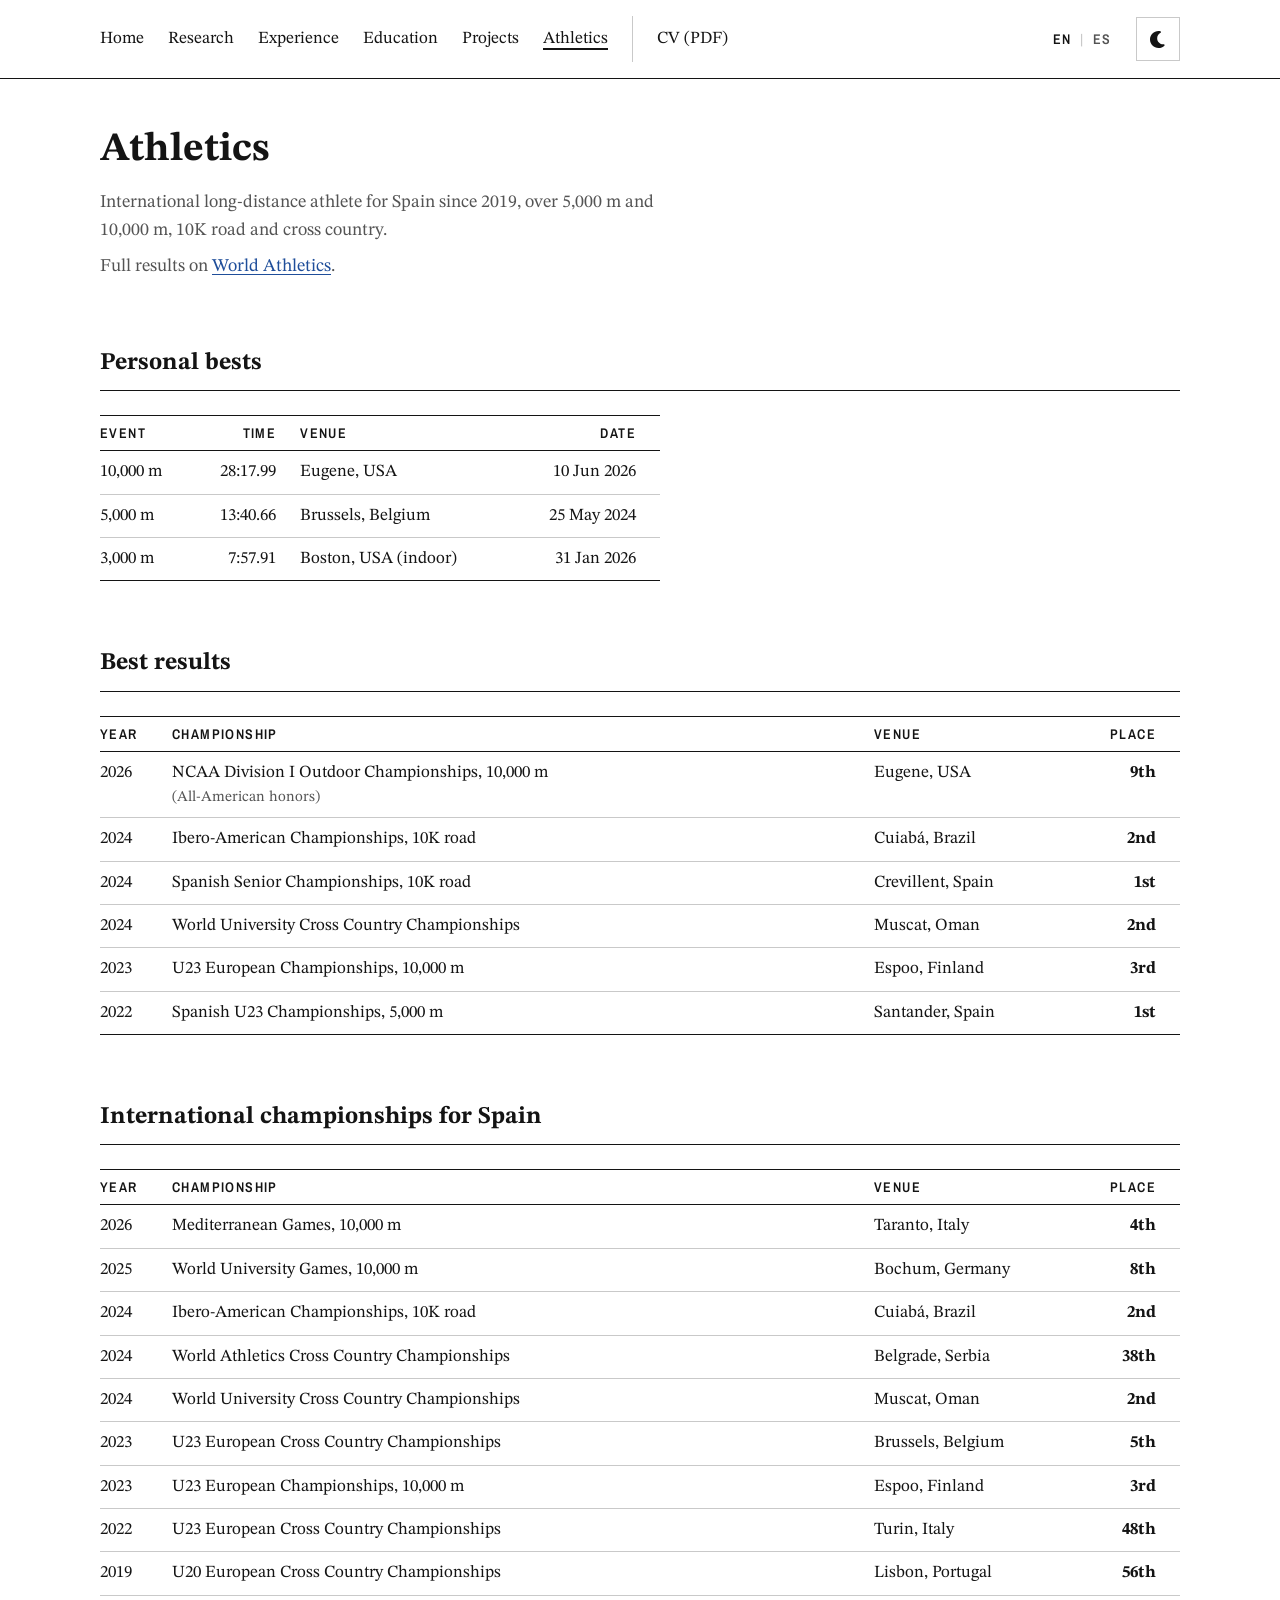
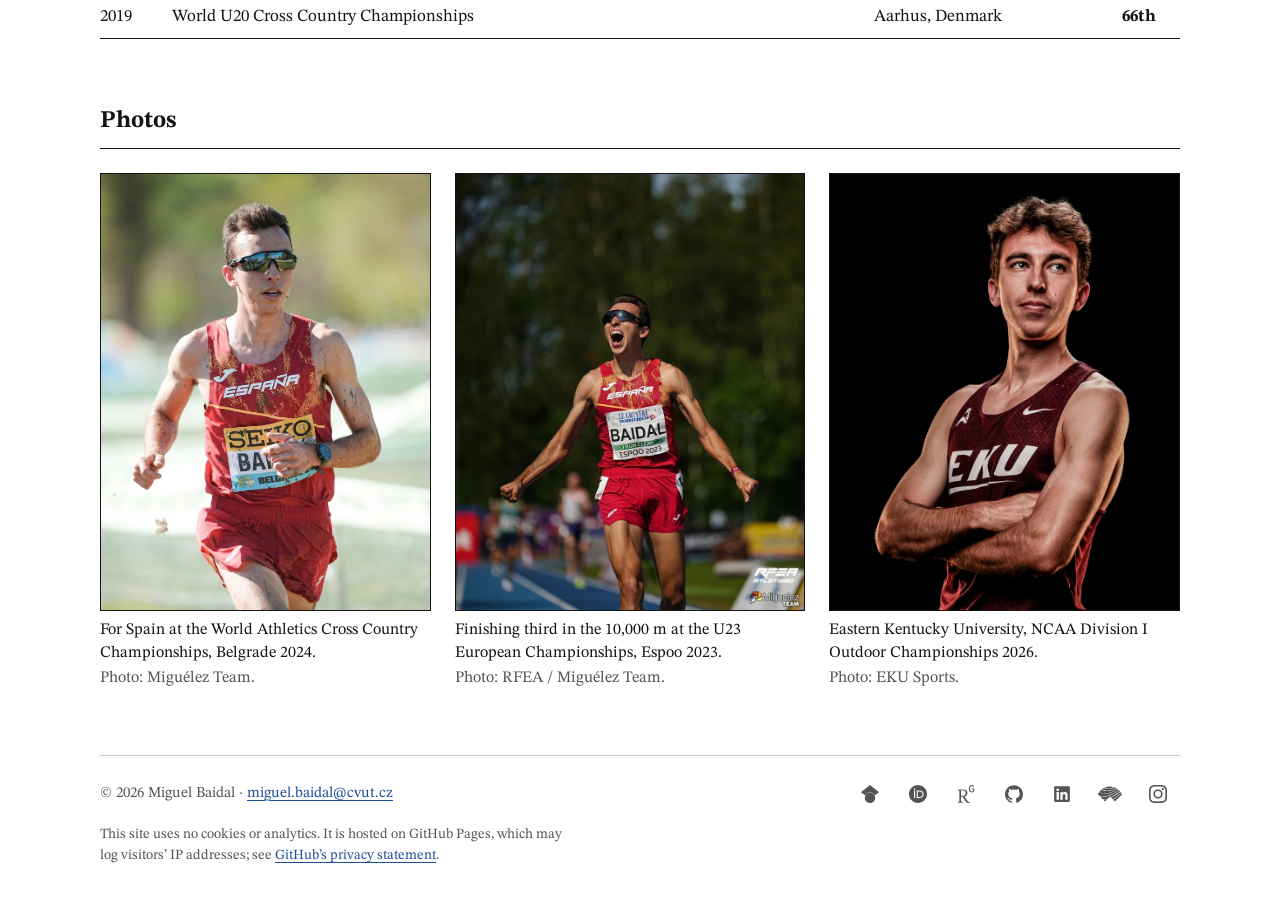
==== athletics/index.html @ 5a3a945b "Publish site miguelbaidal/personal-website@95e9708eb3a8faa648cc4aa5ee62a99ee3fa6f00" ====
<!DOCTYPE html><html lang="en"><head><meta charset="utf-8"><meta name="viewport" content="width=device-width, initial-scale=1"><title>Athletics · Miguel Baidal</title><meta name="description" content="International long-distance athlete for Spain since 2019, over 5,000 m and 10,000 m, 10K road and cross country."><link rel="canonical" href="https://miguelbaidal.github.io/athletics/"><link rel="alternate" hreflang="en" href="https://miguelbaidal.github.io/athletics/"><link rel="alternate" hreflang="es" href="https://miguelbaidal.github.io/es/athletics/"><link rel="alternate" hreflang="x-default" href="https://miguelbaidal.github.io/athletics/"><meta property="og:type" content="profile"><meta property="og:title" content="Athletics · Miguel Baidal"><meta property="og:description" content="International long-distance athlete for Spain since 2019, over 5,000 m and 10,000 m, 10K road and cross country."><meta property="og:url" content="https://miguelbaidal.github.io/athletics/"><meta property="og:locale" content="en_GB"><meta property="og:locale:alternate" content="es_ES"><meta property="og:image" content="https://miguelbaidal.github.io/img/photos/crevillent-2024-1600.jpg"><meta property="og:image:alt" content="Miguel Baidal smiling on the podium with a gold medal, wearing a white club shirt with a Crevillent 2024 race bib."><meta name="twitter:card" content="summary"><link rel="icon" href="/favicon.svg" type="image/svg+xml"><link rel="icon" href="/favicon-32.png" type="image/png" sizes="32x32"><link rel="apple-touch-icon" href="/apple-touch-icon.png"><script type="application/ld+json">{"@context":"https://schema.org","@type":"Person","name":"Miguel Baidal Marco","alternateName":"Miguel Baidal","jobTitle":"PhD Candidate in Computer Science","affiliation":{"@type":"CollegeOrUniversity","name":"Czech Technical University in Prague"},"email":"mailto:miguel.baidal@cvut.cz","url":"https://miguelbaidal.github.io/","sameAs":["https://scholar.google.com/citations?user=jMGmL9IAAAAJ&hl=en","https://orcid.org/0009-0005-6103-8293","https://www.researchgate.net/profile/Miguel-Baidal","https://github.com/miguelbaidal","https://www.linkedin.com/in/miguel-baidal-marco-95475321b","https://worldathletics.org/athletes/spain/miguel-baidal-14846562","https://www.instagram.com/miguelbaidal/"]}</script><script>
    try {
      const t = localStorage.getItem('theme');
      if (t === 'light' || t === 'dark') document.documentElement.dataset.theme = t;
    } catch (e) {}
  </script><link rel="stylesheet" href="/_astro/Base.DXk0bC92.css"></head><body><a class="skip" href="#main">Skip to content</a><header class="masthead"><div class="sheet masthead-row"><nav aria-label="Sections"><ul><li><a href="/">Home</a></li><li><a href="/research/">Research</a></li><li><a href="/experience/">Experience</a></li><li><a href="/education/">Education</a></li><li><a href="/projects/">Projects</a></li><li><a href="/athletics/" aria-current="page">Athletics</a></li><li><a href="/cv/CV_Miguel_Baidal_EN.pdf" class="cv-link">CV (PDF)</a></li></ul></nav><div class="tools"><p class="lang-switch"><span class="lang-current" aria-current="true" title="English">EN</span><span class="lang-sep" aria-hidden="true">|</span><a href="/es/athletics/" hreflang="es" lang="es" title="Español"><span aria-hidden="true">ES</span><span class="sr-only">Español</span></a></p><button class="theme" type="button" id="theme-toggle" data-dark="Dark" data-light="Light" data-switch="Switch to" aria-label="Switch to dark"><svg class="icon i-moon" viewBox="0 0 512 512" width="18" height="18" aria-hidden="true" focusable="false"><path d="M256 0C114.6 0 0 114.6 0 256S114.6 512 256 512c68.8 0 131.3-27.2 177.3-71.4 7.3-7 9.4-17.9 5.3-27.1s-13.7-14.9-23.8-14.1c-4.9 .4-9.8 .6-14.8 .6-101.6 0-184-82.4-184-184 0-72.1 41.5-134.6 102.1-164.8 9.1-4.5 14.3-14.3 13.1-24.4S322.6 8.5 312.7 6.3C294.4 2.2 275.4 0 256 0z" fill="currentColor"></path></svg><svg class="icon i-sun" viewBox="0 0 576 512" width="18" height="18" aria-hidden="true" focusable="false"><path d="M288-32c8.4 0 16.3 4.4 20.6 11.7L364.1 72.3 468.9 46c8.2-2 16.9 .4 22.8 6.3S500 67 498 75.1l-26.3 104.7 92.7 55.5c7.2 4.3 11.7 12.2 11.7 20.6s-4.4 16.3-11.7 20.6L471.7 332.1 498 436.8c2 8.2-.4 16.9-6.3 22.8S477 468 468.9 466l-104.7-26.3-55.5 92.7c-4.3 7.2-12.2 11.7-20.6 11.7s-16.3-4.4-20.6-11.7L211.9 439.7 107.2 466c-8.2 2-16.8-.4-22.8-6.3S76 445 78 436.8l26.2-104.7-92.6-55.5C4.4 272.2 0 264.4 0 256s4.4-16.3 11.7-20.6L104.3 179.9 78 75.1c-2-8.2 .3-16.8 6.3-22.8S99 44 107.2 46l104.7 26.2 55.5-92.6 1.8-2.6c4.5-5.7 11.4-9.1 18.8-9.1zm0 144a144 144 0 1 0 0 288 144 144 0 1 0 0-288zm0 240a96 96 0 1 1 0-192 96 96 0 1 1 0 192z" fill="currentColor"></path></svg></button></div></div></header><main id="main" class="sheet"><header class="page-head"><h1>Athletics</h1><p>International long-distance athlete for Spain since 2019, over 5,000 m and 10,000 m, 10K road and cross country.</p><p>Full results on <a href="https://worldathletics.org/athletes/spain/miguel-baidal-14846562">World Athletics</a>.</p></header><section class="section" aria-labelledby="pb"><h2 id="pb">Personal bests</h2><div class="table-wrap"><table class="narrow"><caption class="sr-only">Personal bests, as listed by World Athletics.</caption><thead><tr><th scope="col">Event</th><th scope="col" class="r">Time</th><th scope="col">Venue</th><th scope="col" class="r">Date</th></tr></thead><tbody><tr><td>10,000 m</td><td class="num r">28:17.99</td><td>Eugene, USA</td><td class="num r">10 Jun 2026</td></tr><tr><td>5,000 m</td><td class="num r">13:40.66</td><td>Brussels, Belgium</td><td class="num r">25 May 2024</td></tr><tr><td>3,000 m</td><td class="num r">7:57.91</td><td>Boston, USA (indoor)</td><td class="num r">31 Jan 2026</td></tr></tbody></table></div></section><section class="section" aria-labelledby="highlights"><h2 id="highlights">Best results</h2><div class="table-wrap"><table class="results-table"><thead><tr><th scope="col">Year</th><th scope="col">Championship</th><th scope="col">Venue</th><th scope="col" class="r">Place</th></tr></thead><tbody><tr><td class="num">2026</td><td>NCAA Division I Outdoor Championships, 10,000 m<span class="result-note">(All-American honors)</span></td><td>Eugene, USA</td><td class="num r"><b>9th</b></td></tr><tr><td class="num">2024</td><td>Ibero-American Championships, 10K road</td><td>Cuiabá, Brazil</td><td class="num r"><b>2nd</b></td></tr><tr><td class="num">2024</td><td>Spanish Senior Championships, 10K road</td><td>Crevillent, Spain</td><td class="num r"><b>1st</b></td></tr><tr><td class="num">2024</td><td>World University Cross Country Championships</td><td>Muscat, Oman</td><td class="num r"><b>2nd</b></td></tr><tr><td class="num">2023</td><td>U23 European Championships, 10,000 m</td><td>Espoo, Finland</td><td class="num r"><b>3rd</b></td></tr><tr><td class="num">2022</td><td>Spanish U23 Championships, 5,000 m</td><td>Santander, Spain</td><td class="num r"><b>1st</b></td></tr></tbody></table></div></section><section class="section" aria-labelledby="spain"><h2 id="spain">International championships for Spain</h2><div class="table-wrap"><table class="results-table"><thead><tr><th scope="col">Year</th><th scope="col">Championship</th><th scope="col">Venue</th><th scope="col" class="r">Place</th></tr></thead><tbody><tr><td class="num">2026</td><td>Mediterranean Games, 10,000 m</td><td>Taranto, Italy</td><td class="num r"><b>4th</b></td></tr><tr><td class="num">2025</td><td>World University Games, 10,000 m</td><td>Bochum, Germany</td><td class="num r"><b>8th</b></td></tr><tr><td class="num">2024</td><td>Ibero-American Championships, 10K road</td><td>Cuiabá, Brazil</td><td class="num r"><b>2nd</b></td></tr><tr><td class="num">2024</td><td>World Athletics Cross Country Championships</td><td>Belgrade, Serbia</td><td class="num r"><b>38th</b></td></tr><tr><td class="num">2024</td><td>World University Cross Country Championships</td><td>Muscat, Oman</td><td class="num r"><b>2nd</b></td></tr><tr><td class="num">2023</td><td>U23 European Cross Country Championships</td><td>Brussels, Belgium</td><td class="num r"><b>5th</b></td></tr><tr><td class="num">2023</td><td>U23 European Championships, 10,000 m</td><td>Espoo, Finland</td><td class="num r"><b>3rd</b></td></tr><tr><td class="num">2022</td><td>U23 European Cross Country Championships</td><td>Turin, Italy</td><td class="num r"><b>48th</b></td></tr><tr><td class="num">2019</td><td>U20 European Cross Country Championships</td><td>Lisbon, Portugal</td><td class="num r"><b>56th</b></td></tr><tr><td class="num">2019</td><td>World U20 Cross Country Championships</td><td>Aarhus, Denmark</td><td class="num r"><b>66th</b></td></tr></tbody></table></div></section><section class="section" aria-labelledby="photos"><h2 id="photos">Photos</h2><div class="gallery"><div class="gallery-item" style="flex: 0.7540056550424128 1 0"><figure class="photo"><picture><source type="image/avif" srcset="/img/photos/belgrade-2024-800.avif 800w, /img/photos/belgrade-2024-1600.avif 1600w" sizes="(max-width: 560px) 100vw, (max-width: 1120px) 31vw, 350px"><source type="image/webp" srcset="/img/photos/belgrade-2024-800.webp 800w, /img/photos/belgrade-2024-1600.webp 1600w" sizes="(max-width: 560px) 100vw, (max-width: 1120px) 31vw, 350px"><img src="/img/photos/belgrade-2024-800.jpg" srcset="/img/photos/belgrade-2024-800.jpg 800w, /img/photos/belgrade-2024-1600.jpg 1600w" sizes="(max-width: 560px) 100vw, (max-width: 1120px) 31vw, 350px" width="1600" height="2122" alt="Miguel Baidal racing cross country in the Spanish national team kit, mud on his arms." loading="lazy" decoding="async"></picture><figcaption>For Spain at the World Athletics Cross Country Championships, Belgrade 2024.<span class="credit"> Photo: Miguélez Team.</span></figcaption></figure></div><div class="gallery-item" style="flex: 0.8 1 0"><figure class="photo"><picture><source type="image/avif" srcset="/img/photos/espoo-2023-800.avif 800w, /img/photos/espoo-2023-1600.avif 1600w" sizes="(max-width: 560px) 100vw, (max-width: 1120px) 31vw, 350px"><source type="image/webp" srcset="/img/photos/espoo-2023-800.webp 800w, /img/photos/espoo-2023-1600.webp 1600w" sizes="(max-width: 560px) 100vw, (max-width: 1120px) 31vw, 350px"><img src="/img/photos/espoo-2023-800.jpg" srcset="/img/photos/espoo-2023-800.jpg 800w, /img/photos/espoo-2023-1600.jpg 1600w" sizes="(max-width: 560px) 100vw, (max-width: 1120px) 31vw, 350px" width="1600" height="2000" alt="Miguel Baidal in the Spanish national team kit celebrating with arms out as he finishes the race." loading="lazy" decoding="async"></picture><figcaption>Finishing third in the 10,000 m at the U23 European Championships, Espoo 2023.<span class="credit"> Photo: RFEA / Miguélez Team.</span></figcaption></figure></div><div class="gallery-item" style="flex: 0.8 1 0"><figure class="photo"><picture><source type="image/avif" srcset="/img/photos/ncaa-2026-portrait-800.avif 800w, /img/photos/ncaa-2026-portrait-1600.avif 1112w" sizes="(max-width: 560px) 100vw, (max-width: 1120px) 31vw, 350px"><source type="image/webp" srcset="/img/photos/ncaa-2026-portrait-800.webp 800w, /img/photos/ncaa-2026-portrait-1600.webp 1112w" sizes="(max-width: 560px) 100vw, (max-width: 1120px) 31vw, 350px"><img src="/img/photos/ncaa-2026-portrait-800.jpg" srcset="/img/photos/ncaa-2026-portrait-800.jpg 800w, /img/photos/ncaa-2026-portrait-1600.jpg 1112w" sizes="(max-width: 560px) 100vw, (max-width: 1120px) 31vw, 350px" width="1112" height="1390" alt="Studio portrait of Miguel Baidal in an Eastern Kentucky University singlet, arms crossed, on a black background." loading="lazy" decoding="async"></picture><figcaption>Eastern Kentucky University, NCAA Division I Outdoor Championships 2026.<span class="credit"> Photo: EKU Sports.</span></figcaption></figure></div></div></section></main><footer class="sheet colophon"><div class="colophon-inner"><p>© 2026 Miguel Baidal · <a href="mailto:miguel.baidal@cvut.cz">miguel.baidal@cvut.cz</a></p><p class="foot-links"><a href="https://scholar.google.com/citations?user=jMGmL9IAAAAJ&amp;hl=en" aria-label="Google Scholar" title="Google Scholar"><svg class="icon" viewBox="0 0 24 24" width="18" height="18" aria-hidden="true" focusable="false"><path d="M5.242 13.769L0 9.5 12 0l12 9.5-5.242 4.269C17.548 11.249 14.978 9.5 12 9.5c-2.977 0-5.548 1.748-6.758 4.269zM12 10a7 7 0 1 0 0 14 7 7 0 0 0 0-14z" fill="currentColor"></path></svg></a><a href="https://orcid.org/0009-0005-6103-8293" aria-label="ORCID" title="ORCID"><svg class="icon" viewBox="0 0 24 24" width="18" height="18" aria-hidden="true" focusable="false"><path d="M12 0C5.372 0 0 5.372 0 12s5.372 12 12 12 12-5.372 12-12S18.628 0 12 0zM7.369 4.378c.525 0 .947.431.947.947s-.422.947-.947.947a.95.95 0 0 1-.947-.947c0-.525.422-.947.947-.947zm-.722 3.038h1.444v10.041H6.647V7.416zm3.562 0h3.9c3.712 0 5.344 2.653 5.344 5.025 0 2.578-2.016 5.025-5.325 5.025h-3.919V7.416zm1.444 1.303v7.444h2.297c3.272 0 4.022-2.484 4.022-3.722 0-2.016-1.284-3.722-4.097-3.722h-2.222z" fill="currentColor"></path></svg></a><a href="https://www.researchgate.net/profile/Miguel-Baidal" aria-label="ResearchGate" title="ResearchGate"><svg class="icon" viewBox="0 0 24 24" width="18" height="18" aria-hidden="true" focusable="false"><path d="M19.586 0c-.818 0-1.508.19-2.073.565-.563.377-.97.936-1.213 1.68a3.193 3.193 0 0 0-.112.437 8.365 8.365 0 0 0-.078.53 9 9 0 0 0-.05.727c-.01.282-.013.621-.013 1.016a31.121 31.123 0 0 0 .014 1.017 9 9 0 0 0 .05.727 7.946 7.946 0 0 0 .077.53h-.005a3.334 3.334 0 0 0 .113.438c.245.743.65 1.303 1.214 1.68.565.376 1.256.564 2.075.564.8 0 1.536-.213 2.105-.603.57-.39.94-.916 1.175-1.65.076-.235.135-.558.177-.93a10.9 10.9 0 0 0 .043-1.207v-.82c0-.095-.047-.142-.14-.142h-3.064c-.094 0-.14.047-.14.141v.956c0 .094.046.14.14.14h1.666c.056 0 .084.03.084.086 0 .36 0 .62-.036.865-.038.244-.1.447-.147.606-.108.385-.348.664-.638.876-.29.212-.738.35-1.227.35-.545 0-.901-.15-1.21-.353-.306-.203-.517-.454-.67-.915a3.136 3.136 0 0 1-.147-.762 17.366 17.367 0 0 1-.034-.656c-.01-.26-.014-.572-.014-.939a26.401 26.403 0 0 1 .014-.938 15.821 15.822 0 0 1 .035-.656 3.19 3.19 0 0 1 .148-.76 1.89 1.89 0 0 1 .742-1.01c.344-.244.593-.352 1.137-.352.508 0 .815.096 1.144.303.33.207.528.492.764.925.047.094.111.118.198.07l1.044-.43c.075-.048.09-.115.042-.199a3.549 3.549 0 0 0-.466-.742 3 3 0 0 0-.679-.607 3.313 3.313 0 0 0-.903-.41A4.068 4.068 0 0 0 19.586 0zM8.217 5.836c-1.69 0-3.036.086-4.297.086-1.146 0-2.291 0-3.007-.029v.831l1.088.2c.744.144 1.174.488 1.174 2.264v11.288c0 1.777-.43 2.12-1.174 2.263l-1.088.2v.832c.773-.029 2.12-.086 3.465-.086 1.29 0 2.951.057 3.667.086v-.831l-1.49-.2c-.773-.115-1.174-.487-1.174-2.264v-4.784c.688.057 1.29.057 2.206.057 1.748 3.123 3.41 5.472 4.355 6.56.86 1.032 2.177 1.691 3.839 1.691.487 0 1.003-.086 1.318-.23v-.744c-1.031 0-2.063-.716-2.808-1.518-1.26-1.376-2.95-3.582-4.355-6.074 2.32-.545 4.04-2.722 4.04-4.9 0-3.208-2.492-4.698-5.758-4.698zm-.515 1.29c2.406 0 3.839 1.26 3.839 3.552 0 2.263-1.547 3.782-4.097 3.782-.974 0-1.404-.03-2.063-.086v-7.19c.66-.059 1.547-.059 2.32-.059z" fill="currentColor"></path></svg></a><a href="https://github.com/miguelbaidal" aria-label="GitHub" title="GitHub"><svg class="icon" viewBox="0 0 24 24" width="18" height="18" aria-hidden="true" focusable="false"><path d="M12 .297c-6.63 0-12 5.373-12 12 0 5.303 3.438 9.8 8.205 11.385.6.113.82-.258.82-.577 0-.285-.01-1.04-.015-2.04-3.338.724-4.042-1.61-4.042-1.61C4.422 18.07 3.633 17.7 3.633 17.7c-1.087-.744.084-.729.084-.729 1.205.084 1.838 1.236 1.838 1.236 1.07 1.835 2.809 1.305 3.495.998.108-.776.417-1.305.76-1.605-2.665-.3-5.466-1.332-5.466-5.93 0-1.31.465-2.38 1.235-3.22-.135-.303-.54-1.523.105-3.176 0 0 1.005-.322 3.3 1.23.96-.267 1.98-.399 3-.405 1.02.006 2.04.138 3 .405 2.28-1.552 3.285-1.23 3.285-1.23.645 1.653.24 2.873.12 3.176.765.84 1.23 1.91 1.23 3.22 0 4.61-2.805 5.625-5.475 5.92.42.36.81 1.096.81 2.22 0 1.606-.015 2.896-.015 3.286 0 .315.21.69.825.57C20.565 22.092 24 17.592 24 12.297c0-6.627-5.373-12-12-12" fill="currentColor"></path></svg></a><a href="https://www.linkedin.com/in/miguel-baidal-marco-95475321b" aria-label="LinkedIn" title="LinkedIn"><svg class="icon" viewBox="0 0 448 512" width="18" height="18" aria-hidden="true" focusable="false"><path d="M416 32L31.9 32C14.3 32 0 46.5 0 64.3L0 447.7C0 465.5 14.3 480 31.9 480L416 480c17.6 0 32-14.5 32-32.3l0-383.4C448 46.5 433.6 32 416 32zM135.4 416l-66.4 0 0-213.8 66.5 0 0 213.8-.1 0zM102.2 96a38.5 38.5 0 1 1 0 77 38.5 38.5 0 1 1 0-77zM384.3 416l-66.4 0 0-104c0-24.8-.5-56.7-34.5-56.7-34.6 0-39.9 27-39.9 54.9l0 105.8-66.4 0 0-213.8 63.7 0 0 29.2 .9 0c8.9-16.8 30.6-34.5 62.9-34.5 67.2 0 79.7 44.3 79.7 101.9l0 117.2z" fill="currentColor"></path></svg></a><a href="https://worldathletics.org/athletes/spain/miguel-baidal-14846562" aria-label="World Athletics" title="World Athletics"><svg class="icon wide" viewBox="180.272 -437.793 64.713 40.079" width="18" height="18" aria-hidden="true" focusable="false"><path d="M184.264-412.771l-.119-.046-3.873-3.874a35.312,35.312,0,0,1,3.528-6.2c2.218,2.079,6.668,4.505,15.354,4.505.306,0,.617,0,.933-.009,14.888-.289,30.215-9.565,33.836-12.255a35.241,35.241,0,0,1,2.925,2.462,116.565,116.565,0,0,1-24.327,12.967,55.658,55.658,0,0,1-16.214,3.786A32.971,32.971,0,0,1,184.264-412.771Zm.139-10.966c.9.982,3.793,2.893,8.883,3.822,4.151.758,11.043,1.042,20.3-1.912a73.522,73.522,0,0,0,19.472-9.459,35.422,35.422,0,0,0-3.386-2.125,62.912,62.912,0,0,1-21.445,7.368,42.094,42.094,0,0,1-6.157.513,23.784,23.784,0,0,1-5.753-.647,9.513,9.513,0,0,1-5.718-3.5q-.112-.163-.177-.276A36.192,36.192,0,0,0,184.4-423.737Zm23.145-9.155a44.918,44.918,0,0,0,15.321-3.168c.081-.036.213-.1.288-.133a35.639,35.639,0,0,0-10.534-1.6,35.233,35.233,0,0,0-14.114,2.931,1.071,1.071,0,0,0,.169.343C199.77-433.088,203.976-432.741,207.548-432.893Zm.528,5.827a60.733,60.733,0,0,0,20.535-6.909,35.108,35.108,0,0,0-4.086-1.76c-.119.073-.278.166-.416.234-1.932.959-7.412,3.233-16.556,3.637q-.912.04-1.755.04a23.259,23.259,0,0,1-4.448-.371,5.59,5.59,0,0,1-3.5-1.7,2.262,2.262,0,0,1-.291-.529,35.348,35.348,0,0,0-6.314,3.833,5.337,5.337,0,0,0,.76.989C195.635-425.831,203.632-426.394,208.076-427.065Zm-8.827,29.351,6.549-6.549a40.439,40.439,0,0,1-11.167,1.931Zm43.981-22.426c-.509.445-1.062.932-1.656,1.457-4.849,4.277-12.175,10.74-20.6,15.943L226-397.714,244.985-416.7A35.166,35.166,0,0,0,243.231-420.14Zm-.54-.9a35.46,35.46,0,0,0-2.137-3.072,130.507,130.507,0,0,1-24.977,15.979l4.646,4.644c8.288-5.075,16.572-12.366,21.037-16.3Q242.068-420.5,242.691-421.04Zm-5.09-6.416c-4.072,3.035-22.892,15-38.627,16.843a41.708,41.708,0,0,1-4.774.264,35.955,35.955,0,0,1-8.519-.938l7.957,7.959a45.522,45.522,0,0,0,13.778-2.554l5.206-5.206,2.182,2.181a135.8,135.8,0,0,0,25.11-16Q238.82-426.238,237.6-427.456Z" fill="currentColor"></path></svg></a><a href="https://www.instagram.com/miguelbaidal/" aria-label="Instagram" title="Instagram"><svg class="icon" viewBox="0 0 24 24" width="18" height="18" aria-hidden="true" focusable="false"><path d="M7.0301.084c-1.2768.0602-2.1487.264-2.911.5634-.7888.3075-1.4575.72-2.1228 1.3877-.6652.6677-1.075 1.3368-1.3802 2.127-.2954.7638-.4956 1.6365-.552 2.914-.0564 1.2775-.0689 1.6882-.0626 4.947.0062 3.2586.0206 3.6671.0825 4.9473.061 1.2765.264 2.1482.5635 2.9107.308.7889.72 1.4573 1.388 2.1228.6679.6655 1.3365 1.0743 2.1285 1.38.7632.295 1.6361.4961 2.9134.552 1.2773.056 1.6884.069 4.9462.0627 3.2578-.0062 3.668-.0207 4.9478-.0814 1.28-.0607 2.147-.2652 2.9098-.5633.7889-.3086 1.4578-.72 2.1228-1.3881.665-.6682 1.0745-1.3378 1.3795-2.1284.2957-.7632.4966-1.636.552-2.9124.056-1.2809.0692-1.6898.063-4.948-.0063-3.2583-.021-3.6668-.0817-4.9465-.0607-1.2797-.264-2.1487-.5633-2.9117-.3084-.7889-.72-1.4568-1.3876-2.1228C21.2982 1.33 20.628.9208 19.8378.6165 19.074.321 18.2017.1197 16.9244.0645 15.6471.0093 15.236-.005 11.977.0014 8.718.0076 8.31.0215 7.0301.0839m.1402 21.6932c-1.17-.0509-1.8053-.2453-2.2287-.408-.5606-.216-.96-.4771-1.3819-.895-.422-.4178-.6811-.8186-.9-1.378-.1644-.4234-.3624-1.058-.4171-2.228-.0595-1.2645-.072-1.6442-.079-4.848-.007-3.2037.0053-3.583.0607-4.848.05-1.169.2456-1.805.408-2.2282.216-.5613.4762-.96.895-1.3816.4188-.4217.8184-.6814 1.3783-.9003.423-.1651 1.0575-.3614 2.227-.4171 1.2655-.06 1.6447-.072 4.848-.079 3.2033-.007 3.5835.005 4.8495.0608 1.169.0508 1.8053.2445 2.228.408.5608.216.96.4754 1.3816.895.4217.4194.6816.8176.9005 1.3787.1653.4217.3617 1.056.4169 2.2263.0602 1.2655.0739 1.645.0796 4.848.0058 3.203-.0055 3.5834-.061 4.848-.051 1.17-.245 1.8055-.408 2.2294-.216.5604-.4763.96-.8954 1.3814-.419.4215-.8181.6811-1.3783.9-.4224.1649-1.0577.3617-2.2262.4174-1.2656.0595-1.6448.072-4.8493.079-3.2045.007-3.5825-.006-4.848-.0608M16.953 5.5864A1.44 1.44 0 1 0 18.39 4.144a1.44 1.44 0 0 0-1.437 1.4424M5.8385 12.012c.0067 3.4032 2.7706 6.1557 6.173 6.1493 3.4026-.0065 6.157-2.7701 6.1506-6.1733-.0065-3.4032-2.771-6.1565-6.174-6.1498-3.403.0067-6.156 2.771-6.1496 6.1738M8 12.0077a4 4 0 1 1 4.008 3.9921A3.9996 3.9996 0 0 1 8 12.0077" fill="currentColor"></path></svg></a></p></div><p class="privacy">This site uses no cookies or analytics. It is hosted on GitHub Pages, which may log visitors’ IP addresses; see <a href="https://docs.github.com/en/site-policy/privacy-policies/github-general-privacy-statement">GitHub’s privacy statement</a>.</p></footer><script>
    (function () {
      const root = document.documentElement;
      const btn = document.getElementById('theme-toggle');
      const media = window.matchMedia('(prefers-color-scheme: dark)');
      const current = () => root.dataset.theme || (media.matches ? 'dark' : 'light');
      const label = () => {
        const next = current() === 'dark' ? 'light' : 'dark';
        const word = next === 'dark' ? btn.dataset.dark : btn.dataset.light;
        btn.dataset.next = next; // CSS shows the moon when the next theme is dark, the sun otherwise
        btn.setAttribute('aria-label', btn.dataset.switch + ' ' + word.toLowerCase());
        btn.title = btn.getAttribute('aria-label');
      };
      btn.addEventListener('click', () => {
        const next = current() === 'dark' ? 'light' : 'dark';
        root.dataset.theme = next;
        try { localStorage.setItem('theme', next); } catch (e) {}
        label();
      });
      media.addEventListener('change', label);
      label();
    })();
  </script></body></html>
---- _astro/Base.DXk0bC92.css ----
@font-face{font-family:STIX Two Text;font-style:normal;font-display:swap;font-weight:400;src:url(/_astro/stix-two-text-latin-400-normal.Dm29J5Fl.woff2)format("woff2"),url(/_astro/stix-two-text-latin-400-normal.rLRKR-Xb.woff)format("woff")}@font-face{font-family:STIX Two Text;font-style:italic;font-display:swap;font-weight:400;src:url(/_astro/stix-two-text-latin-400-italic.BLib6pG4.woff2)format("woff2"),url(/_astro/stix-two-text-latin-400-italic.CPbPgQcn.woff)format("woff")}@font-face{font-family:STIX Two Text;font-style:normal;font-display:swap;font-weight:600;src:url(/_astro/stix-two-text-latin-600-normal.B8BS22os.woff2)format("woff2"),url(/_astro/stix-two-text-latin-600-normal.CdpSAr85.woff)format("woff")}@font-face{font-family:STIX Two Text;font-style:normal;font-display:swap;font-weight:700;src:url(/_astro/stix-two-text-latin-700-normal.DKp3ysJt.woff2)format("woff2"),url(/_astro/stix-two-text-latin-700-normal.DjurI2pX.woff)format("woff")}@font-face{font-family:Archivo Narrow;font-style:normal;font-display:swap;font-weight:500;src:url(/_astro/archivo-narrow-latin-500-normal.BH-FPhCi.woff2)format("woff2"),url(/_astro/archivo-narrow-latin-500-normal.Oafwxh5s.woff)format("woff")}@font-face{font-family:Archivo Narrow;font-style:normal;font-display:swap;font-weight:600;src:url(/_astro/archivo-narrow-latin-600-normal.l2jiltzb.woff2)format("woff2"),url(/_astro/archivo-narrow-latin-600-normal.DZkbuzR9.woff)format("woff")}:root{--page:#fff;--ink:#141414;--mute:#545454;--hair:#c9c9c9;--cite:#1f4e9a;--fill:#f2f2f0;--select:#d6e2f5;--serif:"STIX Two Text", "STIX Two", "Times New Roman", Georgia, serif;--label:"Archivo Narrow", "Arial Narrow", "Helvetica Neue", sans-serif;--s1:4px;--s2:8px;--s3:16px;--s4:24px;--s5:40px;--s6:64px;--measure:66ch;color-scheme:light}@media (prefers-color-scheme:dark){:root:not([data-theme=light]){--page:#0f1a2e;--ink:#ebe8e2;--mute:#aab4c6;--hair:#2e3d5a;--cite:#9cbff2;--fill:#17243d;--select:#2b4675;color-scheme:dark}}:root[data-theme=dark]{--page:#0f1a2e;--ink:#ebe8e2;--mute:#aab4c6;--hair:#2e3d5a;--cite:#9cbff2;--fill:#17243d;--select:#2b4675;color-scheme:dark}*,:before,:after{box-sizing:border-box}html{-webkit-text-size-adjust:100%;scrollbar-color:var(--hair) var(--page)}body{background:var(--page);color:var(--ink);font-family:var(--serif);font-variant-numeric:lining-nums;margin:0;font-size:18px;line-height:1.55}::selection{background:var(--select);color:var(--ink)}h1,h2,h3{text-wrap:balance;margin:0}p{margin:0}img{max-width:100%;height:auto;display:block}a{color:var(--cite);text-underline-offset:3px;text-decoration:underline 1px}a:hover{text-decoration-thickness:2px}:focus-visible{outline:2px solid var(--cite);outline-offset:3px}.skip{background:var(--page);padding:var(--s2) var(--s3);align-items:center;min-height:44px;display:inline-flex;position:absolute;top:0;left:-999px}.skip:focus{left:var(--s3);z-index:10}.sheet{max-width:1120px;padding-left:max(20px, env(safe-area-inset-left,0px));padding-right:max(20px, env(safe-area-inset-right,0px));margin-inline:auto}.masthead{border-bottom:1.5px solid var(--ink)}.masthead-row{justify-content:space-between;align-items:center;gap:var(--s2) var(--s4);padding-block:var(--s3);flex-wrap:wrap;display:flex}.masthead ul{gap:0 var(--s4);flex-wrap:wrap;margin:0;padding:0;list-style:none;display:flex}.cv-link{border-left:1px solid var(--hair);padding-left:var(--s4)}.tools{align-items:center;gap:var(--s3);margin-left:auto;display:flex}.lang-switch{font:600 14px/1 var(--label);letter-spacing:.08em;align-items:center;margin:0;display:flex}.lang-switch a,.lang-current{justify-content:center;align-items:center;min-width:36px;min-height:44px;display:inline-flex}.lang-current{color:var(--ink)}.lang-switch a{color:var(--mute);text-decoration:none}.lang-switch a:hover{color:var(--cite);text-underline-offset:4px;text-decoration:underline}.lang-sep{color:var(--hair)}.sr-only{clip-path:inset(50%);white-space:nowrap;border:0;width:1px;height:1px;margin:-1px;padding:0;position:absolute;overflow:hidden}.masthead nav a{color:var(--ink);padding-block:10px;font-size:17px;text-decoration:none;display:inline-block}.masthead nav a:hover{text-underline-offset:5px;text-decoration:underline}.masthead nav a[aria-current=page]{text-underline-offset:5px;text-decoration:underline 1.5px}.theme{width:44px;height:44px;color:var(--ink);border:1px solid var(--hair);cursor:pointer;background:0 0;place-items:center;padding:0;display:inline-grid}.theme:hover{border-color:var(--ink)}.theme .i-sun,.theme[data-next=light] .i-moon{display:none}.theme[data-next=light] .i-sun{display:block}main{padding-block:var(--s5) var(--s6)}.subhead{font:700 19px/1.3 var(--serif);color:var(--ink)}.title-block{gap:var(--s6);grid-template-columns:minmax(0,700px) minmax(260px,1fr);align-items:start;display:grid}.title-block>figure{place-self:center;width:260px}.title-block h1{letter-spacing:-.01em;font-size:clamp(36px,5vw,48px);font-weight:700;line-height:1.05}.affil{margin-top:var(--s2);font-size:19px}.athlete{color:var(--mute);margin-top:var(--s1);font-size:17px;font-style:italic}.abstract{margin-top:var(--s4);max-width:var(--measure)}.abstract .subhead{margin-bottom:var(--s2)}.abstract p{hyphens:auto}.abstract p+p{margin-top:var(--s2)}.profiles{gap:var(--s1) var(--s3);margin-top:var(--s4);font:500 16px/1.4 var(--label);letter-spacing:.03em;grid-template-columns:repeat(4,minmax(0,1fr));display:grid}.profiles a{white-space:nowrap;justify-self:start;align-items:center;gap:7px;min-height:44px;display:inline-flex}.icon{flex:none;width:17px;height:17px}.icon.wide{width:22px}figure{margin:0}figcaption{margin-top:var(--s2);font-size:16px;line-height:1.45}.photo picture{display:block}.photo img{border:1px solid var(--ink);width:100%;height:auto}.credit{color:var(--mute);margin-top:2px;display:block}.section{margin-top:var(--s6)}.section>h2{padding-bottom:var(--s2);border-bottom:1px solid var(--ink);margin-bottom:var(--s4);font-size:24px;font-weight:700}.home-low{margin-top:var(--s6)}.more{margin-top:var(--s3);font-size:17px}.pubs{gap:var(--s5);display:grid}.pub{gap:var(--s4);grid-template-columns:48px 200px minmax(0,1fr);align-items:start;display:grid}.pub-key{color:var(--cite);font-variant-numeric:tabular-nums;gap:2px;font-weight:700;display:grid}.pub-year{font:600 15px/1.2 var(--label);letter-spacing:.03em;color:var(--ink)}.pub-context{color:var(--mute)}.pub-fig img{aspect-ratio:16/10;border:1px solid var(--ink);object-fit:contain;background:#fff;width:100%}.pub-title{font-size:19px;font-weight:600;line-height:1.35}.pub-title a{color:var(--ink);text-decoration-color:var(--hair)}.pub-title a:hover{text-decoration-color:var(--ink)}.pub-authors,.pub-venue{margin-top:var(--s1);font-size:17px}.chips{align-items:center;gap:var(--s1) var(--s3);margin-top:var(--s2);font:500 15px/1 var(--label);letter-spacing:.06em;text-transform:uppercase;flex-wrap:wrap;display:flex}.chips a,.copy-bib,.bib-toggle{align-items:center;gap:6px;min-height:44px;display:inline-flex}.chips .icon{width:14px;height:14px}.copy-bib,.bib-toggle{font:inherit;letter-spacing:inherit;text-transform:inherit;color:var(--cite);cursor:pointer;text-underline-offset:3px;background:0 0;border:0;padding:0;text-decoration:underline 1px}.bib-toggle[aria-expanded=true]{text-decoration-thickness:2px}.bib{min-width:0;max-width:var(--measure);margin-top:var(--s2);background:var(--fill);border:1px solid var(--hair)}.bib-bar{justify-content:flex-end;align-items:center;gap:var(--s3);padding-inline:var(--s3);border-bottom:1px solid var(--hair);display:flex}.bib-bar .copy-bib{font:500 14px/1 var(--label);letter-spacing:.06em;text-transform:uppercase}.bib pre{padding:var(--s3);color:var(--ink);white-space:pre-wrap;overflow-wrap:anywhere;margin:0;font:13px/1.5 ui-monospace,Cascadia Mono,Consolas,monospace}.copy-status{color:var(--mute);font-size:15px}.table-wrap{max-width:100%;overflow-x:auto}table{border-collapse:collapse;font-variant-numeric:tabular-nums;width:100%;font-size:17px}caption{caption-side:top;text-align:left;padding-bottom:var(--s2);font-size:16px}thead th{font:600 14px/1.3 var(--label);letter-spacing:.1em;text-transform:uppercase;text-align:left;border-top:1.5px solid var(--ink);border-bottom:1px solid var(--ink);padding:var(--s2) var(--s3) var(--s2) 0}tbody td{padding:var(--s2) var(--s3) var(--s2) 0;vertical-align:top;border-bottom:1px solid var(--hair)}tbody tr:last-child td{border-bottom:1.5px solid var(--ink)}td.num{white-space:nowrap}th.r,td.r{text-align:right;padding-right:var(--s4)}table.narrow{width:auto;min-width:min(100%,560px)}.entries{gap:var(--s4);display:grid}.entry{gap:var(--s3);grid-template-columns:150px minmax(0,1fr);display:grid}.entry .when{font:500 15px/1.6 var(--label);color:var(--mute);letter-spacing:.03em}.entry h2,.entry h3{font-size:19px;font-weight:600}.entry-with-logo{grid-template-columns:104px minmax(0,1fr);align-items:start;gap:32px;display:grid}.logo-mark{border:1px solid var(--hair);background:#fff;justify-content:center;align-items:center;width:104px;height:48px;padding:6px 8px;display:inline-flex}.logo-mark.dark{background:#0f1a2e;border-color:#0f1a2e;padding:3px 4px}.logo-mark.empty{background:0 0;border:0}.logo-mark.ctu{background:#0065bd;border-color:#0065bd;padding:4px 6px}.presented{margin-top:var(--s1);color:var(--mute);font-size:16px;font-style:italic}.thesis{margin-top:var(--s3);padding-left:var(--s3);border-left:1px solid var(--ink);max-width:var(--measure);gap:2px;display:grid}.thesis-meta{color:var(--mute);font-size:15px;line-height:1.5}.thesis-meta b{color:var(--ink);font-weight:600}.thesis-title{font-size:18px;font-style:italic;line-height:1.4}.thesis-detail{color:var(--mute);font-size:15px}.logo-mark img{object-fit:contain;max-width:100%;max-height:100%}.lang-list{gap:var(--s2);max-width:var(--measure);margin:0;padding:0;list-style:none;display:grid}.lang-list li,.interests li{padding-left:1.1em;position:relative}.lang-list li:before,.interests li:before{content:"";background:var(--cite);width:6px;height:6px;position:absolute;top:.7em;left:0}.lang-notes{margin:var(--s1) 0 0;color:var(--mute);gap:2px;padding:0;font-size:17px;list-style:none;display:grid}.lang-notes li:before{background:var(--mute);width:8px;height:1px;top:.75em}.entry .where{font-style:italic}.entry .entry-detail{color:var(--mute);margin-top:2px;font-size:16px}.entry p{max-width:var(--measure);margin-top:var(--s1)}.statement{max-width:var(--measure);font-size:20px;line-height:1.5}.statement-before{margin-top:var(--s4);max-width:var(--measure)}.results-table{table-layout:fixed;width:100%}.result-note{color:var(--mute);font-size:15px;display:block}.results-table th:first-child{width:72px}.results-table th:nth-child(3){width:210px}.results-table th:nth-child(4){width:96px}.gallery{gap:var(--s4);align-items:flex-start;display:flex}.gallery-item{min-width:0}.research-intro{gap:var(--s6);margin-top:var(--s5);grid-template-columns:minmax(0,1fr) 320px;align-items:start;display:grid}.research-intro .interests-label{margin:var(--s5) 0 var(--s2)}.interests{gap:var(--s2) var(--s5);grid-template-columns:repeat(2,max-content);margin:0;padding:0;list-style:none;display:grid}.page-head h1{font-size:clamp(32px,4vw,40px);font-weight:700}.page-head p{margin-top:var(--s2);max-width:var(--measure);color:var(--mute)}.colophon{padding-block:0 var(--s5);color:var(--mute);font-size:15px}.privacy{margin-top:var(--s2);max-width:var(--measure);font-size:14px}.colophon-inner{border-top:1px solid var(--hair);padding-top:var(--s3);justify-content:space-between;align-items:center;gap:var(--s1) var(--s4);flex-wrap:wrap;display:flex}.foot-links{gap:0 var(--s1);flex-wrap:wrap;display:flex}.foot-links a{width:44px;height:44px;color:var(--mute);place-items:center;display:inline-grid}.foot-links a:hover{color:var(--cite)}.foot-links .icon{width:18px;height:18px}.foot-links .icon.wide{width:24px}@media (width<=1040px) and (width>=561px){.profiles{column-gap:var(--s4);grid-template-columns:repeat(4,max-content)}}@media (width<=860px){.title-block,.research-intro{grid-template-columns:minmax(0,1fr)}.research-intro{gap:var(--s5)}.title-block{gap:var(--s4)}.title-block>figure{order:-1;place-self:start;width:140px}.pub{grid-template-columns:44px minmax(0,1fr)}.pub-fig{grid-column:2;max-width:320px}.pub-body{grid-column:2}}@media (width<=560px){body{font-size:17px}.masthead-row{padding-block:var(--s3) var(--s2)}.masthead ul{gap:0 14px}.masthead nav a{white-space:nowrap;align-items:center;min-height:44px;padding-block:0;font-size:15.5px;display:inline-flex}.cv-link{border-left:0;padding-left:0}.masthead nav{order:3;width:100%}.profiles{grid-template-columns:repeat(2,minmax(0,1fr))}.interests{grid-template-columns:minmax(0,1fr)}.gallery{flex-direction:column}.gallery-item{width:100%;flex:none!important}table.narrow,.results-table{min-width:0;font-size:15px}.results-table{table-layout:auto}.results-table th:nth-child(n){width:auto}table.narrow th,table.narrow td,.results-table th,.results-table td{padding-right:var(--s2)}.entry{gap:var(--s1);grid-template-columns:minmax(0,1fr)}.entry-with-logo{gap:var(--s3);grid-template-columns:80px minmax(0,1fr)}.logo-mark{width:80px;height:40px}}@media (width<=380px){table.narrow,.results-table{font-size:14px}table.narrow th,table.narrow td,.results-table th,.results-table td{padding-right:6px}thead th{letter-spacing:.05em}}@media (prefers-reduced-motion:no-preference){a,.theme{transition:text-decoration-color .15s ease-out,border-color .15s ease-out}}
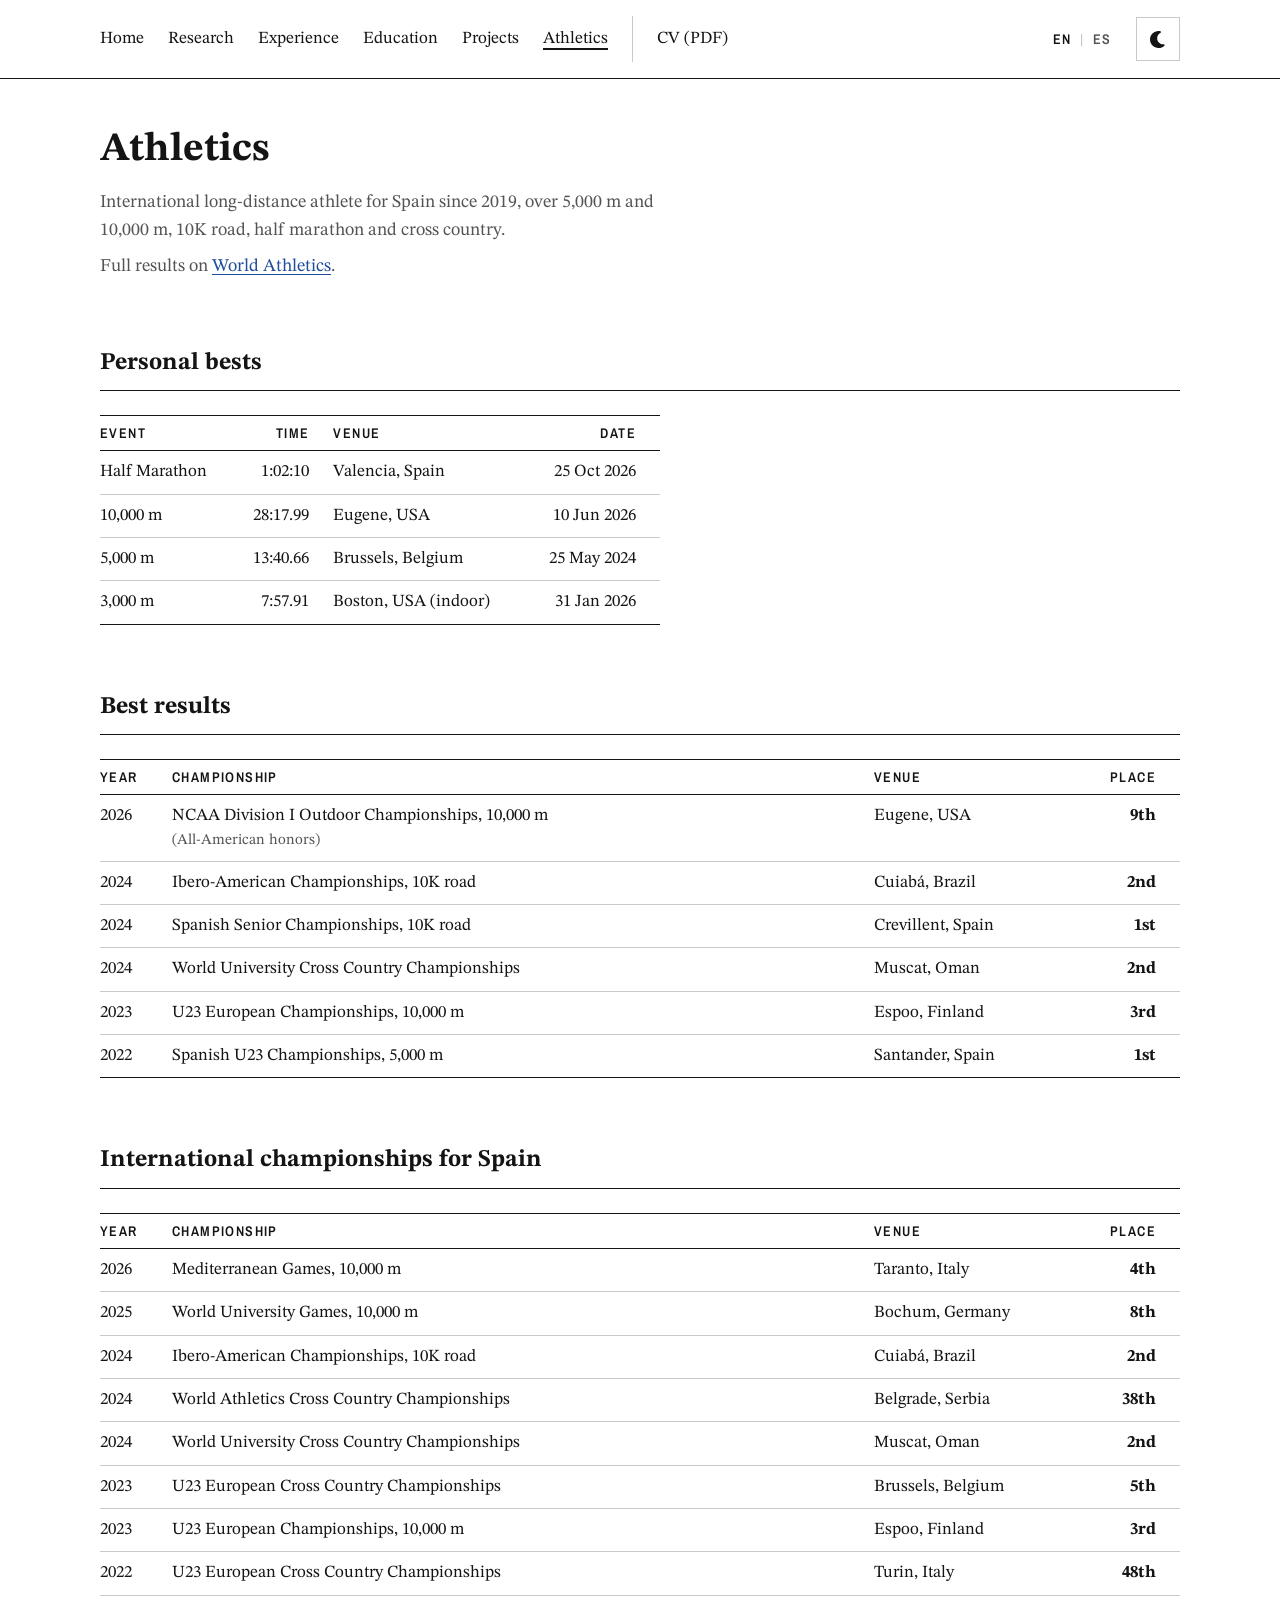
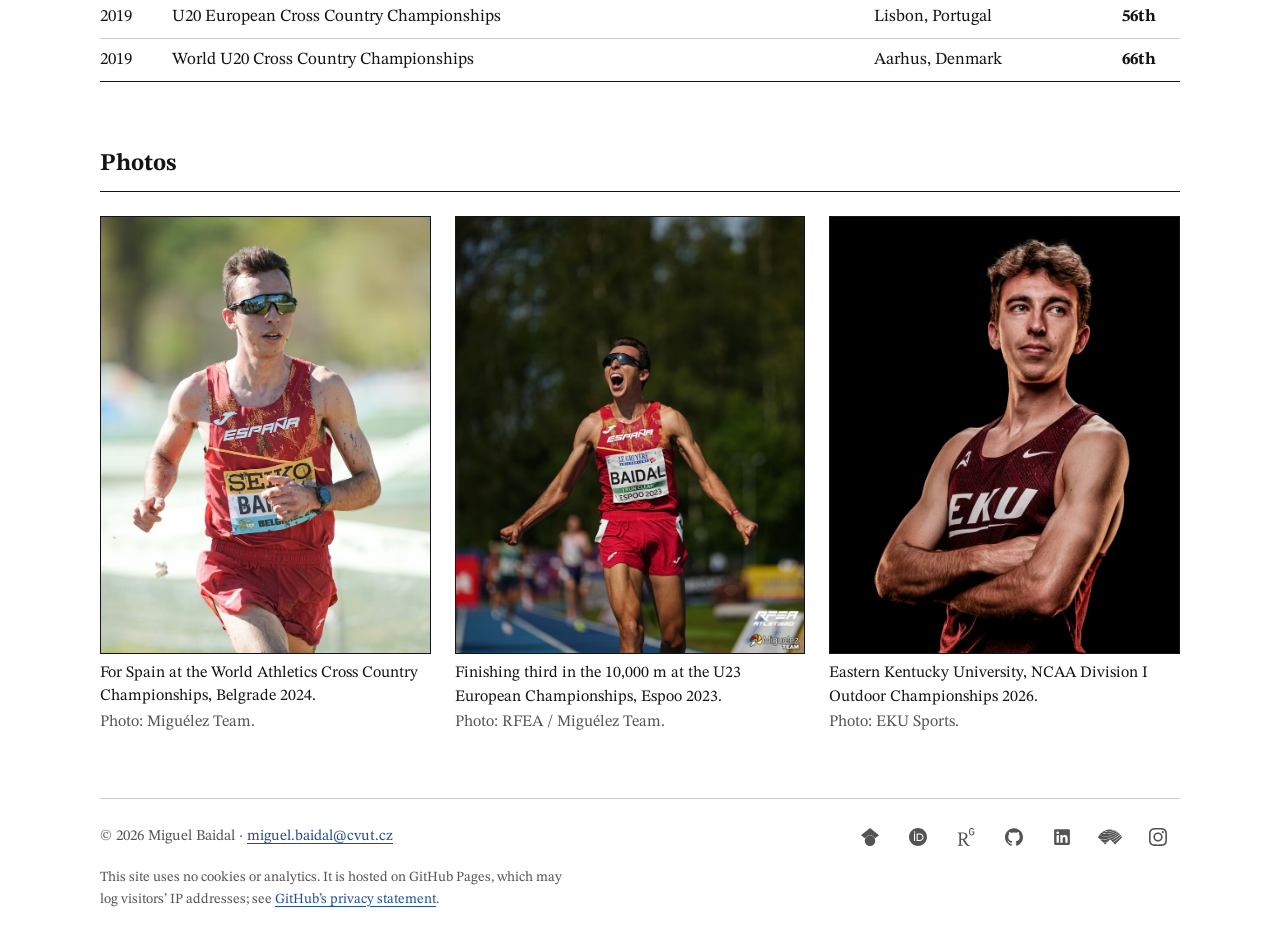
==== commit 4edcf05a: "Publish site miguelbaidal/personal-website@7d7bbbab41e0949d80ec010d37801ce72ebca5a3" ====
--- a/athletics/index.html
+++ b/athletics/index.html
@@ -1,9 +1,9 @@
-<!DOCTYPE html><html lang="en"><head><meta charset="utf-8"><meta name="viewport" content="width=device-width, initial-scale=1"><title>Athletics · Miguel Baidal</title><meta name="description" content="International long-distance athlete for Spain since 2019, over 5,000 m and 10,000 m, 10K road and cross country."><link rel="canonical" href="https://miguelbaidal.github.io/athletics/"><link rel="alternate" hreflang="en" href="https://miguelbaidal.github.io/athletics/"><link rel="alternate" hreflang="es" href="https://miguelbaidal.github.io/es/athletics/"><link rel="alternate" hreflang="x-default" href="https://miguelbaidal.github.io/athletics/"><meta property="og:type" content="profile"><meta property="og:title" content="Athletics · Miguel Baidal"><meta property="og:description" content="International long-distance athlete for Spain since 2019, over 5,000 m and 10,000 m, 10K road and cross country."><meta property="og:url" content="https://miguelbaidal.github.io/athletics/"><meta property="og:locale" content="en_GB"><meta property="og:locale:alternate" content="es_ES"><meta property="og:image" content="https://miguelbaidal.github.io/img/photos/crevillent-2024-1600.jpg"><meta property="og:image:alt" content="Miguel Baidal smiling on the podium with a gold medal, wearing a white club shirt with a Crevillent 2024 race bib."><meta name="twitter:card" content="summary"><link rel="icon" href="/favicon.svg" type="image/svg+xml"><link rel="icon" href="/favicon-32.png" type="image/png" sizes="32x32"><link rel="apple-touch-icon" href="/apple-touch-icon.png"><script type="application/ld+json">{"@context":"https://schema.org","@type":"Person","name":"Miguel Baidal Marco","alternateName":"Miguel Baidal","jobTitle":"PhD Candidate in Computer Science","affiliation":{"@type":"CollegeOrUniversity","name":"Czech Technical University in Prague"},"email":"mailto:miguel.baidal@cvut.cz","url":"https://miguelbaidal.github.io/","sameAs":["https://scholar.google.com/citations?user=jMGmL9IAAAAJ&hl=en","https://orcid.org/0009-0005-6103-8293","https://www.researchgate.net/profile/Miguel-Baidal","https://github.com/miguelbaidal","https://www.linkedin.com/in/miguel-baidal-marco-95475321b","https://worldathletics.org/athletes/spain/miguel-baidal-14846562","https://www.instagram.com/miguelbaidal/"]}</script><script>
+<!DOCTYPE html><html lang="en"><head><meta charset="utf-8"><meta name="viewport" content="width=device-width, initial-scale=1"><title>Athletics · Miguel Baidal</title><meta name="description" content="International long-distance athlete for Spain since 2019, over 5,000 m and 10,000 m, 10K road, half marathon and cross country."><link rel="canonical" href="https://miguelbaidal.github.io/athletics/"><link rel="alternate" hreflang="en" href="https://miguelbaidal.github.io/athletics/"><link rel="alternate" hreflang="es" href="https://miguelbaidal.github.io/es/athletics/"><link rel="alternate" hreflang="x-default" href="https://miguelbaidal.github.io/athletics/"><meta property="og:type" content="profile"><meta property="og:site_name" content="Miguel Baidal"><meta property="og:title" content="Athletics · Miguel Baidal"><meta property="og:description" content="International long-distance athlete for Spain since 2019, over 5,000 m and 10,000 m, 10K road, half marathon and cross country."><meta property="og:url" content="https://miguelbaidal.github.io/athletics/"><meta property="og:locale" content="en_GB"><meta property="og:locale:alternate" content="es_ES"><meta property="og:image" content="https://miguelbaidal.github.io/img/photos/crevillent-2024-1600.jpg"><meta property="og:image:alt" content="Miguel Baidal smiling on the podium with a gold medal, wearing a white club shirt with a Crevillent 2024 race bib."><meta name="twitter:card" content="summary"><link rel="icon" href="/favicon.svg" type="image/svg+xml"><link rel="icon" href="/favicon-32.png" type="image/png" sizes="32x32"><link rel="apple-touch-icon" href="/apple-touch-icon.png"><script type="application/ld+json">{"@context":"https://schema.org","@type":"Person","@id":"https://miguelbaidal.github.io/#person","name":"Miguel Baidal Marco","alternateName":"Miguel Baidal","jobTitle":"PhD Candidate in Computer Science","affiliation":{"@type":"CollegeOrUniversity","name":"Czech Technical University in Prague","department":"Czech Institute of Informatics, Robotics and Cybernetics (CIIRC)"},"alumniOf":[{"@type":"CollegeOrUniversity","name":"Eastern Kentucky University"},{"@type":"CollegeOrUniversity","name":"Universitat Rovira i Virgili"},{"@type":"CollegeOrUniversity","name":"University of Alicante"}],"nationality":{"@type":"Country","name":"Spain"},"knowsAbout":["Agentic AI","Wearable and physiological data","Personalised models","Allostatic load","LLM evaluation in mental health"],"image":"https://miguelbaidal.github.io/img/photos/crevillent-2024-1600.jpg","email":"mailto:miguel.baidal@cvut.cz","url":"https://miguelbaidal.github.io/","sameAs":["https://scholar.google.com/citations?user=jMGmL9IAAAAJ&hl=en","https://orcid.org/0009-0005-6103-8293","https://www.researchgate.net/profile/Miguel-Baidal","https://github.com/miguelbaidal","https://www.linkedin.com/in/miguel-baidal-marco-95475321b","https://worldathletics.org/athletes/spain/miguel-baidal-14846562","https://www.instagram.com/miguelbaidal/","https://es.wikipedia.org/wiki/Miguel_Baidal","https://de.wikipedia.org/wiki/Miguel_Baidal","https://www.wikidata.org/wiki/Q120686787"]}</script><script>
     try {
       const t = localStorage.getItem('theme');
       if (t === 'light' || t === 'dark') document.documentElement.dataset.theme = t;
     } catch (e) {}
-  </script><link rel="stylesheet" href="/_astro/Base.DXk0bC92.css"></head><body><a class="skip" href="#main">Skip to content</a><header class="masthead"><div class="sheet masthead-row"><nav aria-label="Sections"><ul><li><a href="/">Home</a></li><li><a href="/research/">Research</a></li><li><a href="/experience/">Experience</a></li><li><a href="/education/">Education</a></li><li><a href="/projects/">Projects</a></li><li><a href="/athletics/" aria-current="page">Athletics</a></li><li><a href="/cv/CV_Miguel_Baidal_EN.pdf" class="cv-link">CV (PDF)</a></li></ul></nav><div class="tools"><p class="lang-switch"><span class="lang-current" aria-current="true" title="English">EN</span><span class="lang-sep" aria-hidden="true">|</span><a href="/es/athletics/" hreflang="es" lang="es" title="Español"><span aria-hidden="true">ES</span><span class="sr-only">Español</span></a></p><button class="theme" type="button" id="theme-toggle" data-dark="Dark" data-light="Light" data-switch="Switch to" aria-label="Switch to dark"><svg class="icon i-moon" viewBox="0 0 512 512" width="18" height="18" aria-hidden="true" focusable="false"><path d="M256 0C114.6 0 0 114.6 0 256S114.6 512 256 512c68.8 0 131.3-27.2 177.3-71.4 7.3-7 9.4-17.9 5.3-27.1s-13.7-14.9-23.8-14.1c-4.9 .4-9.8 .6-14.8 .6-101.6 0-184-82.4-184-184 0-72.1 41.5-134.6 102.1-164.8 9.1-4.5 14.3-14.3 13.1-24.4S322.6 8.5 312.7 6.3C294.4 2.2 275.4 0 256 0z" fill="currentColor"></path></svg><svg class="icon i-sun" viewBox="0 0 576 512" width="18" height="18" aria-hidden="true" focusable="false"><path d="M288-32c8.4 0 16.3 4.4 20.6 11.7L364.1 72.3 468.9 46c8.2-2 16.9 .4 22.8 6.3S500 67 498 75.1l-26.3 104.7 92.7 55.5c7.2 4.3 11.7 12.2 11.7 20.6s-4.4 16.3-11.7 20.6L471.7 332.1 498 436.8c2 8.2-.4 16.9-6.3 22.8S477 468 468.9 466l-104.7-26.3-55.5 92.7c-4.3 7.2-12.2 11.7-20.6 11.7s-16.3-4.4-20.6-11.7L211.9 439.7 107.2 466c-8.2 2-16.8-.4-22.8-6.3S76 445 78 436.8l26.2-104.7-92.6-55.5C4.4 272.2 0 264.4 0 256s4.4-16.3 11.7-20.6L104.3 179.9 78 75.1c-2-8.2 .3-16.8 6.3-22.8S99 44 107.2 46l104.7 26.2 55.5-92.6 1.8-2.6c4.5-5.7 11.4-9.1 18.8-9.1zm0 144a144 144 0 1 0 0 288 144 144 0 1 0 0-288zm0 240a96 96 0 1 1 0-192 96 96 0 1 1 0 192z" fill="currentColor"></path></svg></button></div></div></header><main id="main" class="sheet"><header class="page-head"><h1>Athletics</h1><p>International long-distance athlete for Spain since 2019, over 5,000 m and 10,000 m, 10K road and cross country.</p><p>Full results on <a href="https://worldathletics.org/athletes/spain/miguel-baidal-14846562">World Athletics</a>.</p></header><section class="section" aria-labelledby="pb"><h2 id="pb">Personal bests</h2><div class="table-wrap"><table class="narrow"><caption class="sr-only">Personal bests, as listed by World Athletics.</caption><thead><tr><th scope="col">Event</th><th scope="col" class="r">Time</th><th scope="col">Venue</th><th scope="col" class="r">Date</th></tr></thead><tbody><tr><td>10,000 m</td><td class="num r">28:17.99</td><td>Eugene, USA</td><td class="num r">10 Jun 2026</td></tr><tr><td>5,000 m</td><td class="num r">13:40.66</td><td>Brussels, Belgium</td><td class="num r">25 May 2024</td></tr><tr><td>3,000 m</td><td class="num r">7:57.91</td><td>Boston, USA (indoor)</td><td class="num r">31 Jan 2026</td></tr></tbody></table></div></section><section class="section" aria-labelledby="highlights"><h2 id="highlights">Best results</h2><div class="table-wrap"><table class="results-table"><thead><tr><th scope="col">Year</th><th scope="col">Championship</th><th scope="col">Venue</th><th scope="col" class="r">Place</th></tr></thead><tbody><tr><td class="num">2026</td><td>NCAA Division I Outdoor Championships, 10,000 m<span class="result-note">(All-American honors)</span></td><td>Eugene, USA</td><td class="num r"><b>9th</b></td></tr><tr><td class="num">2024</td><td>Ibero-American Championships, 10K road</td><td>Cuiabá, Brazil</td><td class="num r"><b>2nd</b></td></tr><tr><td class="num">2024</td><td>Spanish Senior Championships, 10K road</td><td>Crevillent, Spain</td><td class="num r"><b>1st</b></td></tr><tr><td class="num">2024</td><td>World University Cross Country Championships</td><td>Muscat, Oman</td><td class="num r"><b>2nd</b></td></tr><tr><td class="num">2023</td><td>U23 European Championships, 10,000 m</td><td>Espoo, Finland</td><td class="num r"><b>3rd</b></td></tr><tr><td class="num">2022</td><td>Spanish U23 Championships, 5,000 m</td><td>Santander, Spain</td><td class="num r"><b>1st</b></td></tr></tbody></table></div></section><section class="section" aria-labelledby="spain"><h2 id="spain">International championships for Spain</h2><div class="table-wrap"><table class="results-table"><thead><tr><th scope="col">Year</th><th scope="col">Championship</th><th scope="col">Venue</th><th scope="col" class="r">Place</th></tr></thead><tbody><tr><td class="num">2026</td><td>Mediterranean Games, 10,000 m</td><td>Taranto, Italy</td><td class="num r"><b>4th</b></td></tr><tr><td class="num">2025</td><td>World University Games, 10,000 m</td><td>Bochum, Germany</td><td class="num r"><b>8th</b></td></tr><tr><td class="num">2024</td><td>Ibero-American Championships, 10K road</td><td>Cuiabá, Brazil</td><td class="num r"><b>2nd</b></td></tr><tr><td class="num">2024</td><td>World Athletics Cross Country Championships</td><td>Belgrade, Serbia</td><td class="num r"><b>38th</b></td></tr><tr><td class="num">2024</td><td>World University Cross Country Championships</td><td>Muscat, Oman</td><td class="num r"><b>2nd</b></td></tr><tr><td class="num">2023</td><td>U23 European Cross Country Championships</td><td>Brussels, Belgium</td><td class="num r"><b>5th</b></td></tr><tr><td class="num">2023</td><td>U23 European Championships, 10,000 m</td><td>Espoo, Finland</td><td class="num r"><b>3rd</b></td></tr><tr><td class="num">2022</td><td>U23 European Cross Country Championships</td><td>Turin, Italy</td><td class="num r"><b>48th</b></td></tr><tr><td class="num">2019</td><td>U20 European Cross Country Championships</td><td>Lisbon, Portugal</td><td class="num r"><b>56th</b></td></tr><tr><td class="num">2019</td><td>World U20 Cross Country Championships</td><td>Aarhus, Denmark</td><td class="num r"><b>66th</b></td></tr></tbody></table></div></section><section class="section" aria-labelledby="photos"><h2 id="photos">Photos</h2><div class="gallery"><div class="gallery-item" style="flex: 0.7540056550424128 1 0"><figure class="photo"><picture><source type="image/avif" srcset="/img/photos/belgrade-2024-800.avif 800w, /img/photos/belgrade-2024-1600.avif 1600w" sizes="(max-width: 560px) 100vw, (max-width: 1120px) 31vw, 350px"><source type="image/webp" srcset="/img/photos/belgrade-2024-800.webp 800w, /img/photos/belgrade-2024-1600.webp 1600w" sizes="(max-width: 560px) 100vw, (max-width: 1120px) 31vw, 350px"><img src="/img/photos/belgrade-2024-800.jpg" srcset="/img/photos/belgrade-2024-800.jpg 800w, /img/photos/belgrade-2024-1600.jpg 1600w" sizes="(max-width: 560px) 100vw, (max-width: 1120px) 31vw, 350px" width="1600" height="2122" alt="Miguel Baidal racing cross country in the Spanish national team kit, mud on his arms." loading="lazy" decoding="async"></picture><figcaption>For Spain at the World Athletics Cross Country Championships, Belgrade 2024.<span class="credit"> Photo: Miguélez Team.</span></figcaption></figure></div><div class="gallery-item" style="flex: 0.8 1 0"><figure class="photo"><picture><source type="image/avif" srcset="/img/photos/espoo-2023-800.avif 800w, /img/photos/espoo-2023-1600.avif 1600w" sizes="(max-width: 560px) 100vw, (max-width: 1120px) 31vw, 350px"><source type="image/webp" srcset="/img/photos/espoo-2023-800.webp 800w, /img/photos/espoo-2023-1600.webp 1600w" sizes="(max-width: 560px) 100vw, (max-width: 1120px) 31vw, 350px"><img src="/img/photos/espoo-2023-800.jpg" srcset="/img/photos/espoo-2023-800.jpg 800w, /img/photos/espoo-2023-1600.jpg 1600w" sizes="(max-width: 560px) 100vw, (max-width: 1120px) 31vw, 350px" width="1600" height="2000" alt="Miguel Baidal in the Spanish national team kit celebrating with arms out as he finishes the race." loading="lazy" decoding="async"></picture><figcaption>Finishing third in the 10,000 m at the U23 European Championships, Espoo 2023.<span class="credit"> Photo: RFEA / Miguélez Team.</span></figcaption></figure></div><div class="gallery-item" style="flex: 0.8 1 0"><figure class="photo"><picture><source type="image/avif" srcset="/img/photos/ncaa-2026-portrait-800.avif 800w, /img/photos/ncaa-2026-portrait-1600.avif 1112w" sizes="(max-width: 560px) 100vw, (max-width: 1120px) 31vw, 350px"><source type="image/webp" srcset="/img/photos/ncaa-2026-portrait-800.webp 800w, /img/photos/ncaa-2026-portrait-1600.webp 1112w" sizes="(max-width: 560px) 100vw, (max-width: 1120px) 31vw, 350px"><img src="/img/photos/ncaa-2026-portrait-800.jpg" srcset="/img/photos/ncaa-2026-portrait-800.jpg 800w, /img/photos/ncaa-2026-portrait-1600.jpg 1112w" sizes="(max-width: 560px) 100vw, (max-width: 1120px) 31vw, 350px" width="1112" height="1390" alt="Studio portrait of Miguel Baidal in an Eastern Kentucky University singlet, arms crossed, on a black background." loading="lazy" decoding="async"></picture><figcaption>Eastern Kentucky University, NCAA Division I Outdoor Championships 2026.<span class="credit"> Photo: EKU Sports.</span></figcaption></figure></div></div></section></main><footer class="sheet colophon"><div class="colophon-inner"><p>© 2026 Miguel Baidal · <a href="mailto:miguel.baidal@cvut.cz">miguel.baidal@cvut.cz</a></p><p class="foot-links"><a href="https://scholar.google.com/citations?user=jMGmL9IAAAAJ&amp;hl=en" aria-label="Google Scholar" title="Google Scholar"><svg class="icon" viewBox="0 0 24 24" width="18" height="18" aria-hidden="true" focusable="false"><path d="M5.242 13.769L0 9.5 12 0l12 9.5-5.242 4.269C17.548 11.249 14.978 9.5 12 9.5c-2.977 0-5.548 1.748-6.758 4.269zM12 10a7 7 0 1 0 0 14 7 7 0 0 0 0-14z" fill="currentColor"></path></svg></a><a href="https://orcid.org/0009-0005-6103-8293" aria-label="ORCID" title="ORCID"><svg class="icon" viewBox="0 0 24 24" width="18" height="18" aria-hidden="true" focusable="false"><path d="M12 0C5.372 0 0 5.372 0 12s5.372 12 12 12 12-5.372 12-12S18.628 0 12 0zM7.369 4.378c.525 0 .947.431.947.947s-.422.947-.947.947a.95.95 0 0 1-.947-.947c0-.525.422-.947.947-.947zm-.722 3.038h1.444v10.041H6.647V7.416zm3.562 0h3.9c3.712 0 5.344 2.653 5.344 5.025 0 2.578-2.016 5.025-5.325 5.025h-3.919V7.416zm1.444 1.303v7.444h2.297c3.272 0 4.022-2.484 4.022-3.722 0-2.016-1.284-3.722-4.097-3.722h-2.222z" fill="currentColor"></path></svg></a><a href="https://www.researchgate.net/profile/Miguel-Baidal" aria-label="ResearchGate" title="ResearchGate"><svg class="icon" viewBox="0 0 24 24" width="18" height="18" aria-hidden="true" focusable="false"><path d="M19.586 0c-.818 0-1.508.19-2.073.565-.563.377-.97.936-1.213 1.68a3.193 3.193 0 0 0-.112.437 8.365 8.365 0 0 0-.078.53 9 9 0 0 0-.05.727c-.01.282-.013.621-.013 1.016a31.121 31.123 0 0 0 .014 1.017 9 9 0 0 0 .05.727 7.946 7.946 0 0 0 .077.53h-.005a3.334 3.334 0 0 0 .113.438c.245.743.65 1.303 1.214 1.68.565.376 1.256.564 2.075.564.8 0 1.536-.213 2.105-.603.57-.39.94-.916 1.175-1.65.076-.235.135-.558.177-.93a10.9 10.9 0 0 0 .043-1.207v-.82c0-.095-.047-.142-.14-.142h-3.064c-.094 0-.14.047-.14.141v.956c0 .094.046.14.14.14h1.666c.056 0 .084.03.084.086 0 .36 0 .62-.036.865-.038.244-.1.447-.147.606-.108.385-.348.664-.638.876-.29.212-.738.35-1.227.35-.545 0-.901-.15-1.21-.353-.306-.203-.517-.454-.67-.915a3.136 3.136 0 0 1-.147-.762 17.366 17.367 0 0 1-.034-.656c-.01-.26-.014-.572-.014-.939a26.401 26.403 0 0 1 .014-.938 15.821 15.822 0 0 1 .035-.656 3.19 3.19 0 0 1 .148-.76 1.89 1.89 0 0 1 .742-1.01c.344-.244.593-.352 1.137-.352.508 0 .815.096 1.144.303.33.207.528.492.764.925.047.094.111.118.198.07l1.044-.43c.075-.048.09-.115.042-.199a3.549 3.549 0 0 0-.466-.742 3 3 0 0 0-.679-.607 3.313 3.313 0 0 0-.903-.41A4.068 4.068 0 0 0 19.586 0zM8.217 5.836c-1.69 0-3.036.086-4.297.086-1.146 0-2.291 0-3.007-.029v.831l1.088.2c.744.144 1.174.488 1.174 2.264v11.288c0 1.777-.43 2.12-1.174 2.263l-1.088.2v.832c.773-.029 2.12-.086 3.465-.086 1.29 0 2.951.057 3.667.086v-.831l-1.49-.2c-.773-.115-1.174-.487-1.174-2.264v-4.784c.688.057 1.29.057 2.206.057 1.748 3.123 3.41 5.472 4.355 6.56.86 1.032 2.177 1.691 3.839 1.691.487 0 1.003-.086 1.318-.23v-.744c-1.031 0-2.063-.716-2.808-1.518-1.26-1.376-2.95-3.582-4.355-6.074 2.32-.545 4.04-2.722 4.04-4.9 0-3.208-2.492-4.698-5.758-4.698zm-.515 1.29c2.406 0 3.839 1.26 3.839 3.552 0 2.263-1.547 3.782-4.097 3.782-.974 0-1.404-.03-2.063-.086v-7.19c.66-.059 1.547-.059 2.32-.059z" fill="currentColor"></path></svg></a><a href="https://github.com/miguelbaidal" aria-label="GitHub" title="GitHub"><svg class="icon" viewBox="0 0 24 24" width="18" height="18" aria-hidden="true" focusable="false"><path d="M12 .297c-6.63 0-12 5.373-12 12 0 5.303 3.438 9.8 8.205 11.385.6.113.82-.258.82-.577 0-.285-.01-1.04-.015-2.04-3.338.724-4.042-1.61-4.042-1.61C4.422 18.07 3.633 17.7 3.633 17.7c-1.087-.744.084-.729.084-.729 1.205.084 1.838 1.236 1.838 1.236 1.07 1.835 2.809 1.305 3.495.998.108-.776.417-1.305.76-1.605-2.665-.3-5.466-1.332-5.466-5.93 0-1.31.465-2.38 1.235-3.22-.135-.303-.54-1.523.105-3.176 0 0 1.005-.322 3.3 1.23.96-.267 1.98-.399 3-.405 1.02.006 2.04.138 3 .405 2.28-1.552 3.285-1.23 3.285-1.23.645 1.653.24 2.873.12 3.176.765.84 1.23 1.91 1.23 3.22 0 4.61-2.805 5.625-5.475 5.92.42.36.81 1.096.81 2.22 0 1.606-.015 2.896-.015 3.286 0 .315.21.69.825.57C20.565 22.092 24 17.592 24 12.297c0-6.627-5.373-12-12-12" fill="currentColor"></path></svg></a><a href="https://www.linkedin.com/in/miguel-baidal-marco-95475321b" aria-label="LinkedIn" title="LinkedIn"><svg class="icon" viewBox="0 0 448 512" width="18" height="18" aria-hidden="true" focusable="false"><path d="M416 32L31.9 32C14.3 32 0 46.5 0 64.3L0 447.7C0 465.5 14.3 480 31.9 480L416 480c17.6 0 32-14.5 32-32.3l0-383.4C448 46.5 433.6 32 416 32zM135.4 416l-66.4 0 0-213.8 66.5 0 0 213.8-.1 0zM102.2 96a38.5 38.5 0 1 1 0 77 38.5 38.5 0 1 1 0-77zM384.3 416l-66.4 0 0-104c0-24.8-.5-56.7-34.5-56.7-34.6 0-39.9 27-39.9 54.9l0 105.8-66.4 0 0-213.8 63.7 0 0 29.2 .9 0c8.9-16.8 30.6-34.5 62.9-34.5 67.2 0 79.7 44.3 79.7 101.9l0 117.2z" fill="currentColor"></path></svg></a><a href="https://worldathletics.org/athletes/spain/miguel-baidal-14846562" aria-label="World Athletics" title="World Athletics"><svg class="icon wide" viewBox="180.272 -437.793 64.713 40.079" width="18" height="18" aria-hidden="true" focusable="false"><path d="M184.264-412.771l-.119-.046-3.873-3.874a35.312,35.312,0,0,1,3.528-6.2c2.218,2.079,6.668,4.505,15.354,4.505.306,0,.617,0,.933-.009,14.888-.289,30.215-9.565,33.836-12.255a35.241,35.241,0,0,1,2.925,2.462,116.565,116.565,0,0,1-24.327,12.967,55.658,55.658,0,0,1-16.214,3.786A32.971,32.971,0,0,1,184.264-412.771Zm.139-10.966c.9.982,3.793,2.893,8.883,3.822,4.151.758,11.043,1.042,20.3-1.912a73.522,73.522,0,0,0,19.472-9.459,35.422,35.422,0,0,0-3.386-2.125,62.912,62.912,0,0,1-21.445,7.368,42.094,42.094,0,0,1-6.157.513,23.784,23.784,0,0,1-5.753-.647,9.513,9.513,0,0,1-5.718-3.5q-.112-.163-.177-.276A36.192,36.192,0,0,0,184.4-423.737Zm23.145-9.155a44.918,44.918,0,0,0,15.321-3.168c.081-.036.213-.1.288-.133a35.639,35.639,0,0,0-10.534-1.6,35.233,35.233,0,0,0-14.114,2.931,1.071,1.071,0,0,0,.169.343C199.77-433.088,203.976-432.741,207.548-432.893Zm.528,5.827a60.733,60.733,0,0,0,20.535-6.909,35.108,35.108,0,0,0-4.086-1.76c-.119.073-.278.166-.416.234-1.932.959-7.412,3.233-16.556,3.637q-.912.04-1.755.04a23.259,23.259,0,0,1-4.448-.371,5.59,5.59,0,0,1-3.5-1.7,2.262,2.262,0,0,1-.291-.529,35.348,35.348,0,0,0-6.314,3.833,5.337,5.337,0,0,0,.76.989C195.635-425.831,203.632-426.394,208.076-427.065Zm-8.827,29.351,6.549-6.549a40.439,40.439,0,0,1-11.167,1.931Zm43.981-22.426c-.509.445-1.062.932-1.656,1.457-4.849,4.277-12.175,10.74-20.6,15.943L226-397.714,244.985-416.7A35.166,35.166,0,0,0,243.231-420.14Zm-.54-.9a35.46,35.46,0,0,0-2.137-3.072,130.507,130.507,0,0,1-24.977,15.979l4.646,4.644c8.288-5.075,16.572-12.366,21.037-16.3Q242.068-420.5,242.691-421.04Zm-5.09-6.416c-4.072,3.035-22.892,15-38.627,16.843a41.708,41.708,0,0,1-4.774.264,35.955,35.955,0,0,1-8.519-.938l7.957,7.959a45.522,45.522,0,0,0,13.778-2.554l5.206-5.206,2.182,2.181a135.8,135.8,0,0,0,25.11-16Q238.82-426.238,237.6-427.456Z" fill="currentColor"></path></svg></a><a href="https://www.instagram.com/miguelbaidal/" aria-label="Instagram" title="Instagram"><svg class="icon" viewBox="0 0 24 24" width="18" height="18" aria-hidden="true" focusable="false"><path d="M7.0301.084c-1.2768.0602-2.1487.264-2.911.5634-.7888.3075-1.4575.72-2.1228 1.3877-.6652.6677-1.075 1.3368-1.3802 2.127-.2954.7638-.4956 1.6365-.552 2.914-.0564 1.2775-.0689 1.6882-.0626 4.947.0062 3.2586.0206 3.6671.0825 4.9473.061 1.2765.264 2.1482.5635 2.9107.308.7889.72 1.4573 1.388 2.1228.6679.6655 1.3365 1.0743 2.1285 1.38.7632.295 1.6361.4961 2.9134.552 1.2773.056 1.6884.069 4.9462.0627 3.2578-.0062 3.668-.0207 4.9478-.0814 1.28-.0607 2.147-.2652 2.9098-.5633.7889-.3086 1.4578-.72 2.1228-1.3881.665-.6682 1.0745-1.3378 1.3795-2.1284.2957-.7632.4966-1.636.552-2.9124.056-1.2809.0692-1.6898.063-4.948-.0063-3.2583-.021-3.6668-.0817-4.9465-.0607-1.2797-.264-2.1487-.5633-2.9117-.3084-.7889-.72-1.4568-1.3876-2.1228C21.2982 1.33 20.628.9208 19.8378.6165 19.074.321 18.2017.1197 16.9244.0645 15.6471.0093 15.236-.005 11.977.0014 8.718.0076 8.31.0215 7.0301.0839m.1402 21.6932c-1.17-.0509-1.8053-.2453-2.2287-.408-.5606-.216-.96-.4771-1.3819-.895-.422-.4178-.6811-.8186-.9-1.378-.1644-.4234-.3624-1.058-.4171-2.228-.0595-1.2645-.072-1.6442-.079-4.848-.007-3.2037.0053-3.583.0607-4.848.05-1.169.2456-1.805.408-2.2282.216-.5613.4762-.96.895-1.3816.4188-.4217.8184-.6814 1.3783-.9003.423-.1651 1.0575-.3614 2.227-.4171 1.2655-.06 1.6447-.072 4.848-.079 3.2033-.007 3.5835.005 4.8495.0608 1.169.0508 1.8053.2445 2.228.408.5608.216.96.4754 1.3816.895.4217.4194.6816.8176.9005 1.3787.1653.4217.3617 1.056.4169 2.2263.0602 1.2655.0739 1.645.0796 4.848.0058 3.203-.0055 3.5834-.061 4.848-.051 1.17-.245 1.8055-.408 2.2294-.216.5604-.4763.96-.8954 1.3814-.419.4215-.8181.6811-1.3783.9-.4224.1649-1.0577.3617-2.2262.4174-1.2656.0595-1.6448.072-4.8493.079-3.2045.007-3.5825-.006-4.848-.0608M16.953 5.5864A1.44 1.44 0 1 0 18.39 4.144a1.44 1.44 0 0 0-1.437 1.4424M5.8385 12.012c.0067 3.4032 2.7706 6.1557 6.173 6.1493 3.4026-.0065 6.157-2.7701 6.1506-6.1733-.0065-3.4032-2.771-6.1565-6.174-6.1498-3.403.0067-6.156 2.771-6.1496 6.1738M8 12.0077a4 4 0 1 1 4.008 3.9921A3.9996 3.9996 0 0 1 8 12.0077" fill="currentColor"></path></svg></a></p></div><p class="privacy">This site uses no cookies or analytics. It is hosted on GitHub Pages, which may log visitors’ IP addresses; see <a href="https://docs.github.com/en/site-policy/privacy-policies/github-general-privacy-statement">GitHub’s privacy statement</a>.</p></footer><script>
+  </script><link rel="stylesheet" href="/_astro/Base.DXk0bC92.css"></head><body><a class="skip" href="#main">Skip to content</a><header class="masthead"><div class="sheet masthead-row"><nav aria-label="Sections"><ul><li><a href="/">Home</a></li><li><a href="/research/">Research</a></li><li><a href="/experience/">Experience</a></li><li><a href="/education/">Education</a></li><li><a href="/projects/">Projects</a></li><li><a href="/athletics/" aria-current="page">Athletics</a></li><li><a href="/cv/CV_Miguel_Baidal_EN.pdf" class="cv-link">CV (PDF)</a></li></ul></nav><div class="tools"><p class="lang-switch"><span class="lang-current" aria-current="true" title="English">EN</span><span class="lang-sep" aria-hidden="true">|</span><a href="/es/athletics/" hreflang="es" lang="es" title="Español"><span aria-hidden="true">ES</span><span class="sr-only">Español</span></a></p><button class="theme" type="button" id="theme-toggle" data-dark="Dark" data-light="Light" data-switch="Switch to" aria-label="Switch to dark"><svg class="icon i-moon" viewBox="0 0 512 512" width="18" height="18" aria-hidden="true" focusable="false"><path d="M256 0C114.6 0 0 114.6 0 256S114.6 512 256 512c68.8 0 131.3-27.2 177.3-71.4 7.3-7 9.4-17.9 5.3-27.1s-13.7-14.9-23.8-14.1c-4.9 .4-9.8 .6-14.8 .6-101.6 0-184-82.4-184-184 0-72.1 41.5-134.6 102.1-164.8 9.1-4.5 14.3-14.3 13.1-24.4S322.6 8.5 312.7 6.3C294.4 2.2 275.4 0 256 0z" fill="currentColor"></path></svg><svg class="icon i-sun" viewBox="0 0 576 512" width="18" height="18" aria-hidden="true" focusable="false"><path d="M288-32c8.4 0 16.3 4.4 20.6 11.7L364.1 72.3 468.9 46c8.2-2 16.9 .4 22.8 6.3S500 67 498 75.1l-26.3 104.7 92.7 55.5c7.2 4.3 11.7 12.2 11.7 20.6s-4.4 16.3-11.7 20.6L471.7 332.1 498 436.8c2 8.2-.4 16.9-6.3 22.8S477 468 468.9 466l-104.7-26.3-55.5 92.7c-4.3 7.2-12.2 11.7-20.6 11.7s-16.3-4.4-20.6-11.7L211.9 439.7 107.2 466c-8.2 2-16.8-.4-22.8-6.3S76 445 78 436.8l26.2-104.7-92.6-55.5C4.4 272.2 0 264.4 0 256s4.4-16.3 11.7-20.6L104.3 179.9 78 75.1c-2-8.2 .3-16.8 6.3-22.8S99 44 107.2 46l104.7 26.2 55.5-92.6 1.8-2.6c4.5-5.7 11.4-9.1 18.8-9.1zm0 144a144 144 0 1 0 0 288 144 144 0 1 0 0-288zm0 240a96 96 0 1 1 0-192 96 96 0 1 1 0 192z" fill="currentColor"></path></svg></button></div></div></header><main id="main" class="sheet"><header class="page-head"><h1>Athletics</h1><p>International long-distance athlete for Spain since 2019, over 5,000 m and 10,000 m, 10K road, half marathon and cross country.</p><p>Full results on <a href="https://worldathletics.org/athletes/spain/miguel-baidal-14846562">World Athletics</a>.</p></header><section class="section" aria-labelledby="pb"><h2 id="pb">Personal bests</h2><div class="table-wrap"><table class="narrow"><caption class="sr-only">Personal bests.</caption><thead><tr><th scope="col">Event</th><th scope="col" class="r">Time</th><th scope="col">Venue</th><th scope="col" class="r">Date</th></tr></thead><tbody><tr><td>Half Marathon</td><td class="num r">1:02:10</td><td>Valencia, Spain</td><td class="num r">25 Oct 2026</td></tr><tr><td>10,000 m</td><td class="num r">28:17.99</td><td>Eugene, USA</td><td class="num r">10 Jun 2026</td></tr><tr><td>5,000 m</td><td class="num r">13:40.66</td><td>Brussels, Belgium</td><td class="num r">25 May 2024</td></tr><tr><td>3,000 m</td><td class="num r">7:57.91</td><td>Boston, USA (indoor)</td><td class="num r">31 Jan 2026</td></tr></tbody></table></div></section><section class="section" aria-labelledby="highlights"><h2 id="highlights">Best results</h2><div class="table-wrap"><table class="results-table"><thead><tr><th scope="col">Year</th><th scope="col">Championship</th><th scope="col">Venue</th><th scope="col" class="r">Place</th></tr></thead><tbody><tr><td class="num">2026</td><td>NCAA Division I Outdoor Championships, 10,000 m<span class="result-note">(All-American honors)</span></td><td>Eugene, USA</td><td class="num r"><b>9th</b></td></tr><tr><td class="num">2024</td><td>Ibero-American Championships, 10K road</td><td>Cuiabá, Brazil</td><td class="num r"><b>2nd</b></td></tr><tr><td class="num">2024</td><td>Spanish Senior Championships, 10K road</td><td>Crevillent, Spain</td><td class="num r"><b>1st</b></td></tr><tr><td class="num">2024</td><td>World University Cross Country Championships</td><td>Muscat, Oman</td><td class="num r"><b>2nd</b></td></tr><tr><td class="num">2023</td><td>U23 European Championships, 10,000 m</td><td>Espoo, Finland</td><td class="num r"><b>3rd</b></td></tr><tr><td class="num">2022</td><td>Spanish U23 Championships, 5,000 m</td><td>Santander, Spain</td><td class="num r"><b>1st</b></td></tr></tbody></table></div></section><section class="section" aria-labelledby="spain"><h2 id="spain">International championships for Spain</h2><div class="table-wrap"><table class="results-table"><thead><tr><th scope="col">Year</th><th scope="col">Championship</th><th scope="col">Venue</th><th scope="col" class="r">Place</th></tr></thead><tbody><tr><td class="num">2026</td><td>Mediterranean Games, 10,000 m</td><td>Taranto, Italy</td><td class="num r"><b>4th</b></td></tr><tr><td class="num">2025</td><td>World University Games, 10,000 m</td><td>Bochum, Germany</td><td class="num r"><b>8th</b></td></tr><tr><td class="num">2024</td><td>Ibero-American Championships, 10K road</td><td>Cuiabá, Brazil</td><td class="num r"><b>2nd</b></td></tr><tr><td class="num">2024</td><td>World Athletics Cross Country Championships</td><td>Belgrade, Serbia</td><td class="num r"><b>38th</b></td></tr><tr><td class="num">2024</td><td>World University Cross Country Championships</td><td>Muscat, Oman</td><td class="num r"><b>2nd</b></td></tr><tr><td class="num">2023</td><td>U23 European Cross Country Championships</td><td>Brussels, Belgium</td><td class="num r"><b>5th</b></td></tr><tr><td class="num">2023</td><td>U23 European Championships, 10,000 m</td><td>Espoo, Finland</td><td class="num r"><b>3rd</b></td></tr><tr><td class="num">2022</td><td>U23 European Cross Country Championships</td><td>Turin, Italy</td><td class="num r"><b>48th</b></td></tr><tr><td class="num">2019</td><td>U20 European Cross Country Championships</td><td>Lisbon, Portugal</td><td class="num r"><b>56th</b></td></tr><tr><td class="num">2019</td><td>World U20 Cross Country Championships</td><td>Aarhus, Denmark</td><td class="num r"><b>66th</b></td></tr></tbody></table></div></section><section class="section" aria-labelledby="photos"><h2 id="photos">Photos</h2><div class="gallery"><div class="gallery-item" style="flex: 0.7540056550424128 1 0"><figure class="photo"><picture><source type="image/avif" srcset="/img/photos/belgrade-2024-800.avif 800w, /img/photos/belgrade-2024-1600.avif 1600w" sizes="(max-width: 560px) 100vw, (max-width: 1120px) 31vw, 350px"><source type="image/webp" srcset="/img/photos/belgrade-2024-800.webp 800w, /img/photos/belgrade-2024-1600.webp 1600w" sizes="(max-width: 560px) 100vw, (max-width: 1120px) 31vw, 350px"><img src="/img/photos/belgrade-2024-800.jpg" srcset="/img/photos/belgrade-2024-800.jpg 800w, /img/photos/belgrade-2024-1600.jpg 1600w" sizes="(max-width: 560px) 100vw, (max-width: 1120px) 31vw, 350px" width="1600" height="2122" alt="Miguel Baidal racing cross country in the Spanish national team kit, mud on his arms." loading="lazy" decoding="async"></picture><figcaption>For Spain at the World Athletics Cross Country Championships, Belgrade 2024.<span class="credit"> Photo: Miguélez Team.</span></figcaption></figure></div><div class="gallery-item" style="flex: 0.8 1 0"><figure class="photo"><picture><source type="image/avif" srcset="/img/photos/espoo-2023-800.avif 800w, /img/photos/espoo-2023-1600.avif 1600w" sizes="(max-width: 560px) 100vw, (max-width: 1120px) 31vw, 350px"><source type="image/webp" srcset="/img/photos/espoo-2023-800.webp 800w, /img/photos/espoo-2023-1600.webp 1600w" sizes="(max-width: 560px) 100vw, (max-width: 1120px) 31vw, 350px"><img src="/img/photos/espoo-2023-800.jpg" srcset="/img/photos/espoo-2023-800.jpg 800w, /img/photos/espoo-2023-1600.jpg 1600w" sizes="(max-width: 560px) 100vw, (max-width: 1120px) 31vw, 350px" width="1600" height="2000" alt="Miguel Baidal in the Spanish national team kit celebrating with arms out as he finishes the race." loading="lazy" decoding="async"></picture><figcaption>Finishing third in the 10,000 m at the U23 European Championships, Espoo 2023.<span class="credit"> Photo: RFEA / Miguélez Team.</span></figcaption></figure></div><div class="gallery-item" style="flex: 0.8 1 0"><figure class="photo"><picture><source type="image/avif" srcset="/img/photos/ncaa-2026-portrait-800.avif 800w, /img/photos/ncaa-2026-portrait-1600.avif 1112w" sizes="(max-width: 560px) 100vw, (max-width: 1120px) 31vw, 350px"><source type="image/webp" srcset="/img/photos/ncaa-2026-portrait-800.webp 800w, /img/photos/ncaa-2026-portrait-1600.webp 1112w" sizes="(max-width: 560px) 100vw, (max-width: 1120px) 31vw, 350px"><img src="/img/photos/ncaa-2026-portrait-800.jpg" srcset="/img/photos/ncaa-2026-portrait-800.jpg 800w, /img/photos/ncaa-2026-portrait-1600.jpg 1112w" sizes="(max-width: 560px) 100vw, (max-width: 1120px) 31vw, 350px" width="1112" height="1390" alt="Studio portrait of Miguel Baidal in an Eastern Kentucky University singlet, arms crossed, on a black background." loading="lazy" decoding="async"></picture><figcaption>Eastern Kentucky University, NCAA Division I Outdoor Championships 2026.<span class="credit"> Photo: EKU Sports.</span></figcaption></figure></div></div></section></main><footer class="sheet colophon"><div class="colophon-inner"><p>© 2026 Miguel Baidal · <a href="mailto:miguel.baidal@cvut.cz">miguel.baidal@cvut.cz</a></p><p class="foot-links"><a href="https://scholar.google.com/citations?user=jMGmL9IAAAAJ&amp;hl=en" aria-label="Google Scholar" title="Google Scholar"><svg class="icon" viewBox="0 0 24 24" width="18" height="18" aria-hidden="true" focusable="false"><path d="M5.242 13.769L0 9.5 12 0l12 9.5-5.242 4.269C17.548 11.249 14.978 9.5 12 9.5c-2.977 0-5.548 1.748-6.758 4.269zM12 10a7 7 0 1 0 0 14 7 7 0 0 0 0-14z" fill="currentColor"></path></svg></a><a href="https://orcid.org/0009-0005-6103-8293" aria-label="ORCID" title="ORCID"><svg class="icon" viewBox="0 0 24 24" width="18" height="18" aria-hidden="true" focusable="false"><path d="M12 0C5.372 0 0 5.372 0 12s5.372 12 12 12 12-5.372 12-12S18.628 0 12 0zM7.369 4.378c.525 0 .947.431.947.947s-.422.947-.947.947a.95.95 0 0 1-.947-.947c0-.525.422-.947.947-.947zm-.722 3.038h1.444v10.041H6.647V7.416zm3.562 0h3.9c3.712 0 5.344 2.653 5.344 5.025 0 2.578-2.016 5.025-5.325 5.025h-3.919V7.416zm1.444 1.303v7.444h2.297c3.272 0 4.022-2.484 4.022-3.722 0-2.016-1.284-3.722-4.097-3.722h-2.222z" fill="currentColor"></path></svg></a><a href="https://www.researchgate.net/profile/Miguel-Baidal" aria-label="ResearchGate" title="ResearchGate"><svg class="icon" viewBox="0 0 24 24" width="18" height="18" aria-hidden="true" focusable="false"><path d="M19.586 0c-.818 0-1.508.19-2.073.565-.563.377-.97.936-1.213 1.68a3.193 3.193 0 0 0-.112.437 8.365 8.365 0 0 0-.078.53 9 9 0 0 0-.05.727c-.01.282-.013.621-.013 1.016a31.121 31.123 0 0 0 .014 1.017 9 9 0 0 0 .05.727 7.946 7.946 0 0 0 .077.53h-.005a3.334 3.334 0 0 0 .113.438c.245.743.65 1.303 1.214 1.68.565.376 1.256.564 2.075.564.8 0 1.536-.213 2.105-.603.57-.39.94-.916 1.175-1.65.076-.235.135-.558.177-.93a10.9 10.9 0 0 0 .043-1.207v-.82c0-.095-.047-.142-.14-.142h-3.064c-.094 0-.14.047-.14.141v.956c0 .094.046.14.14.14h1.666c.056 0 .084.03.084.086 0 .36 0 .62-.036.865-.038.244-.1.447-.147.606-.108.385-.348.664-.638.876-.29.212-.738.35-1.227.35-.545 0-.901-.15-1.21-.353-.306-.203-.517-.454-.67-.915a3.136 3.136 0 0 1-.147-.762 17.366 17.367 0 0 1-.034-.656c-.01-.26-.014-.572-.014-.939a26.401 26.403 0 0 1 .014-.938 15.821 15.822 0 0 1 .035-.656 3.19 3.19 0 0 1 .148-.76 1.89 1.89 0 0 1 .742-1.01c.344-.244.593-.352 1.137-.352.508 0 .815.096 1.144.303.33.207.528.492.764.925.047.094.111.118.198.07l1.044-.43c.075-.048.09-.115.042-.199a3.549 3.549 0 0 0-.466-.742 3 3 0 0 0-.679-.607 3.313 3.313 0 0 0-.903-.41A4.068 4.068 0 0 0 19.586 0zM8.217 5.836c-1.69 0-3.036.086-4.297.086-1.146 0-2.291 0-3.007-.029v.831l1.088.2c.744.144 1.174.488 1.174 2.264v11.288c0 1.777-.43 2.12-1.174 2.263l-1.088.2v.832c.773-.029 2.12-.086 3.465-.086 1.29 0 2.951.057 3.667.086v-.831l-1.49-.2c-.773-.115-1.174-.487-1.174-2.264v-4.784c.688.057 1.29.057 2.206.057 1.748 3.123 3.41 5.472 4.355 6.56.86 1.032 2.177 1.691 3.839 1.691.487 0 1.003-.086 1.318-.23v-.744c-1.031 0-2.063-.716-2.808-1.518-1.26-1.376-2.95-3.582-4.355-6.074 2.32-.545 4.04-2.722 4.04-4.9 0-3.208-2.492-4.698-5.758-4.698zm-.515 1.29c2.406 0 3.839 1.26 3.839 3.552 0 2.263-1.547 3.782-4.097 3.782-.974 0-1.404-.03-2.063-.086v-7.19c.66-.059 1.547-.059 2.32-.059z" fill="currentColor"></path></svg></a><a href="https://github.com/miguelbaidal" aria-label="GitHub" title="GitHub"><svg class="icon" viewBox="0 0 24 24" width="18" height="18" aria-hidden="true" focusable="false"><path d="M12 .297c-6.63 0-12 5.373-12 12 0 5.303 3.438 9.8 8.205 11.385.6.113.82-.258.82-.577 0-.285-.01-1.04-.015-2.04-3.338.724-4.042-1.61-4.042-1.61C4.422 18.07 3.633 17.7 3.633 17.7c-1.087-.744.084-.729.084-.729 1.205.084 1.838 1.236 1.838 1.236 1.07 1.835 2.809 1.305 3.495.998.108-.776.417-1.305.76-1.605-2.665-.3-5.466-1.332-5.466-5.93 0-1.31.465-2.38 1.235-3.22-.135-.303-.54-1.523.105-3.176 0 0 1.005-.322 3.3 1.23.96-.267 1.98-.399 3-.405 1.02.006 2.04.138 3 .405 2.28-1.552 3.285-1.23 3.285-1.23.645 1.653.24 2.873.12 3.176.765.84 1.23 1.91 1.23 3.22 0 4.61-2.805 5.625-5.475 5.92.42.36.81 1.096.81 2.22 0 1.606-.015 2.896-.015 3.286 0 .315.21.69.825.57C20.565 22.092 24 17.592 24 12.297c0-6.627-5.373-12-12-12" fill="currentColor"></path></svg></a><a href="https://www.linkedin.com/in/miguel-baidal-marco-95475321b" aria-label="LinkedIn" title="LinkedIn"><svg class="icon" viewBox="0 0 448 512" width="18" height="18" aria-hidden="true" focusable="false"><path d="M416 32L31.9 32C14.3 32 0 46.5 0 64.3L0 447.7C0 465.5 14.3 480 31.9 480L416 480c17.6 0 32-14.5 32-32.3l0-383.4C448 46.5 433.6 32 416 32zM135.4 416l-66.4 0 0-213.8 66.5 0 0 213.8-.1 0zM102.2 96a38.5 38.5 0 1 1 0 77 38.5 38.5 0 1 1 0-77zM384.3 416l-66.4 0 0-104c0-24.8-.5-56.7-34.5-56.7-34.6 0-39.9 27-39.9 54.9l0 105.8-66.4 0 0-213.8 63.7 0 0 29.2 .9 0c8.9-16.8 30.6-34.5 62.9-34.5 67.2 0 79.7 44.3 79.7 101.9l0 117.2z" fill="currentColor"></path></svg></a><a href="https://worldathletics.org/athletes/spain/miguel-baidal-14846562" aria-label="World Athletics" title="World Athletics"><svg class="icon wide" viewBox="180.272 -437.793 64.713 40.079" width="18" height="18" aria-hidden="true" focusable="false"><path d="M184.264-412.771l-.119-.046-3.873-3.874a35.312,35.312,0,0,1,3.528-6.2c2.218,2.079,6.668,4.505,15.354,4.505.306,0,.617,0,.933-.009,14.888-.289,30.215-9.565,33.836-12.255a35.241,35.241,0,0,1,2.925,2.462,116.565,116.565,0,0,1-24.327,12.967,55.658,55.658,0,0,1-16.214,3.786A32.971,32.971,0,0,1,184.264-412.771Zm.139-10.966c.9.982,3.793,2.893,8.883,3.822,4.151.758,11.043,1.042,20.3-1.912a73.522,73.522,0,0,0,19.472-9.459,35.422,35.422,0,0,0-3.386-2.125,62.912,62.912,0,0,1-21.445,7.368,42.094,42.094,0,0,1-6.157.513,23.784,23.784,0,0,1-5.753-.647,9.513,9.513,0,0,1-5.718-3.5q-.112-.163-.177-.276A36.192,36.192,0,0,0,184.4-423.737Zm23.145-9.155a44.918,44.918,0,0,0,15.321-3.168c.081-.036.213-.1.288-.133a35.639,35.639,0,0,0-10.534-1.6,35.233,35.233,0,0,0-14.114,2.931,1.071,1.071,0,0,0,.169.343C199.77-433.088,203.976-432.741,207.548-432.893Zm.528,5.827a60.733,60.733,0,0,0,20.535-6.909,35.108,35.108,0,0,0-4.086-1.76c-.119.073-.278.166-.416.234-1.932.959-7.412,3.233-16.556,3.637q-.912.04-1.755.04a23.259,23.259,0,0,1-4.448-.371,5.59,5.59,0,0,1-3.5-1.7,2.262,2.262,0,0,1-.291-.529,35.348,35.348,0,0,0-6.314,3.833,5.337,5.337,0,0,0,.76.989C195.635-425.831,203.632-426.394,208.076-427.065Zm-8.827,29.351,6.549-6.549a40.439,40.439,0,0,1-11.167,1.931Zm43.981-22.426c-.509.445-1.062.932-1.656,1.457-4.849,4.277-12.175,10.74-20.6,15.943L226-397.714,244.985-416.7A35.166,35.166,0,0,0,243.231-420.14Zm-.54-.9a35.46,35.46,0,0,0-2.137-3.072,130.507,130.507,0,0,1-24.977,15.979l4.646,4.644c8.288-5.075,16.572-12.366,21.037-16.3Q242.068-420.5,242.691-421.04Zm-5.09-6.416c-4.072,3.035-22.892,15-38.627,16.843a41.708,41.708,0,0,1-4.774.264,35.955,35.955,0,0,1-8.519-.938l7.957,7.959a45.522,45.522,0,0,0,13.778-2.554l5.206-5.206,2.182,2.181a135.8,135.8,0,0,0,25.11-16Q238.82-426.238,237.6-427.456Z" fill="currentColor"></path></svg></a><a href="https://www.instagram.com/miguelbaidal/" aria-label="Instagram" title="Instagram"><svg class="icon" viewBox="0 0 24 24" width="18" height="18" aria-hidden="true" focusable="false"><path d="M7.0301.084c-1.2768.0602-2.1487.264-2.911.5634-.7888.3075-1.4575.72-2.1228 1.3877-.6652.6677-1.075 1.3368-1.3802 2.127-.2954.7638-.4956 1.6365-.552 2.914-.0564 1.2775-.0689 1.6882-.0626 4.947.0062 3.2586.0206 3.6671.0825 4.9473.061 1.2765.264 2.1482.5635 2.9107.308.7889.72 1.4573 1.388 2.1228.6679.6655 1.3365 1.0743 2.1285 1.38.7632.295 1.6361.4961 2.9134.552 1.2773.056 1.6884.069 4.9462.0627 3.2578-.0062 3.668-.0207 4.9478-.0814 1.28-.0607 2.147-.2652 2.9098-.5633.7889-.3086 1.4578-.72 2.1228-1.3881.665-.6682 1.0745-1.3378 1.3795-2.1284.2957-.7632.4966-1.636.552-2.9124.056-1.2809.0692-1.6898.063-4.948-.0063-3.2583-.021-3.6668-.0817-4.9465-.0607-1.2797-.264-2.1487-.5633-2.9117-.3084-.7889-.72-1.4568-1.3876-2.1228C21.2982 1.33 20.628.9208 19.8378.6165 19.074.321 18.2017.1197 16.9244.0645 15.6471.0093 15.236-.005 11.977.0014 8.718.0076 8.31.0215 7.0301.0839m.1402 21.6932c-1.17-.0509-1.8053-.2453-2.2287-.408-.5606-.216-.96-.4771-1.3819-.895-.422-.4178-.6811-.8186-.9-1.378-.1644-.4234-.3624-1.058-.4171-2.228-.0595-1.2645-.072-1.6442-.079-4.848-.007-3.2037.0053-3.583.0607-4.848.05-1.169.2456-1.805.408-2.2282.216-.5613.4762-.96.895-1.3816.4188-.4217.8184-.6814 1.3783-.9003.423-.1651 1.0575-.3614 2.227-.4171 1.2655-.06 1.6447-.072 4.848-.079 3.2033-.007 3.5835.005 4.8495.0608 1.169.0508 1.8053.2445 2.228.408.5608.216.96.4754 1.3816.895.4217.4194.6816.8176.9005 1.3787.1653.4217.3617 1.056.4169 2.2263.0602 1.2655.0739 1.645.0796 4.848.0058 3.203-.0055 3.5834-.061 4.848-.051 1.17-.245 1.8055-.408 2.2294-.216.5604-.4763.96-.8954 1.3814-.419.4215-.8181.6811-1.3783.9-.4224.1649-1.0577.3617-2.2262.4174-1.2656.0595-1.6448.072-4.8493.079-3.2045.007-3.5825-.006-4.848-.0608M16.953 5.5864A1.44 1.44 0 1 0 18.39 4.144a1.44 1.44 0 0 0-1.437 1.4424M5.8385 12.012c.0067 3.4032 2.7706 6.1557 6.173 6.1493 3.4026-.0065 6.157-2.7701 6.1506-6.1733-.0065-3.4032-2.771-6.1565-6.174-6.1498-3.403.0067-6.156 2.771-6.1496 6.1738M8 12.0077a4 4 0 1 1 4.008 3.9921A3.9996 3.9996 0 0 1 8 12.0077" fill="currentColor"></path></svg></a></p></div><p class="privacy">This site uses no cookies or analytics. It is hosted on GitHub Pages, which may log visitors’ IP addresses; see <a href="https://docs.github.com/en/site-policy/privacy-policies/github-general-privacy-statement">GitHub’s privacy statement</a>.</p></footer><script>
     (function () {
       const root = document.documentElement;
       const btn = document.getElementById('theme-toggle');
